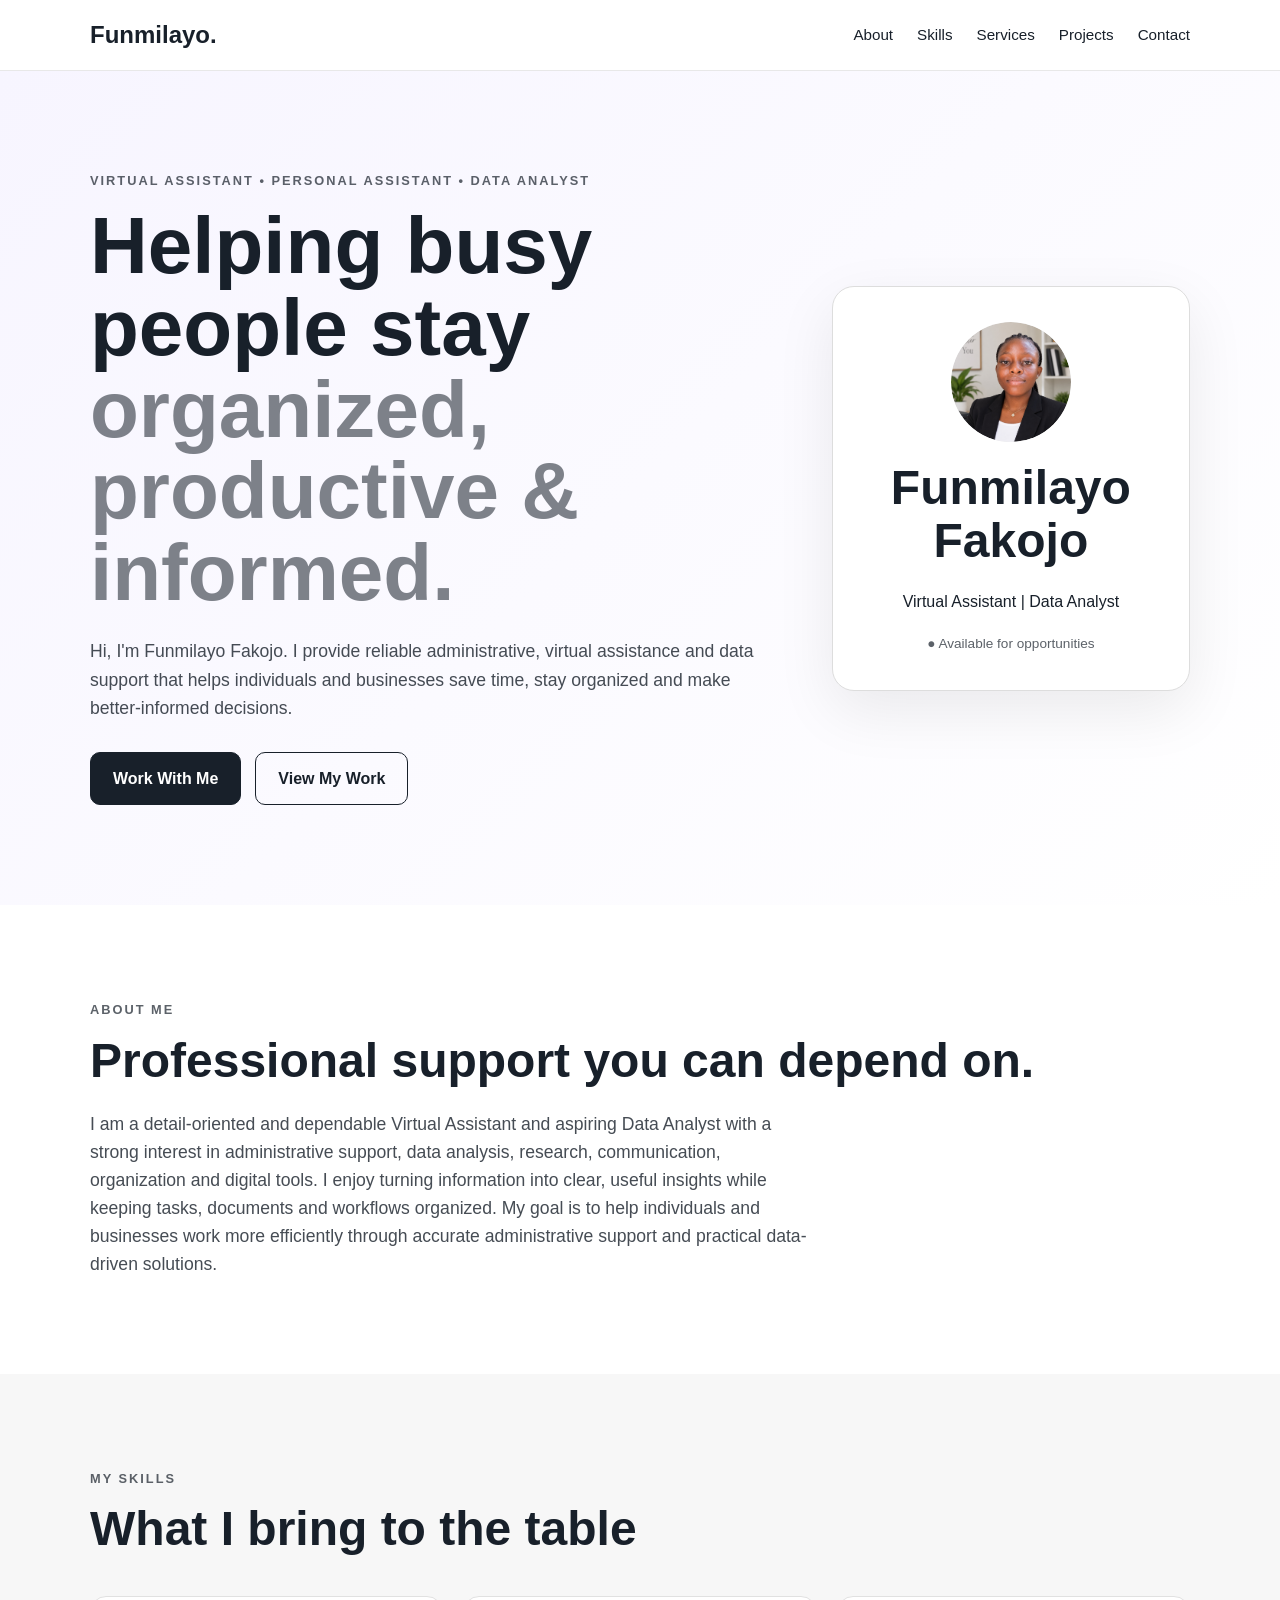
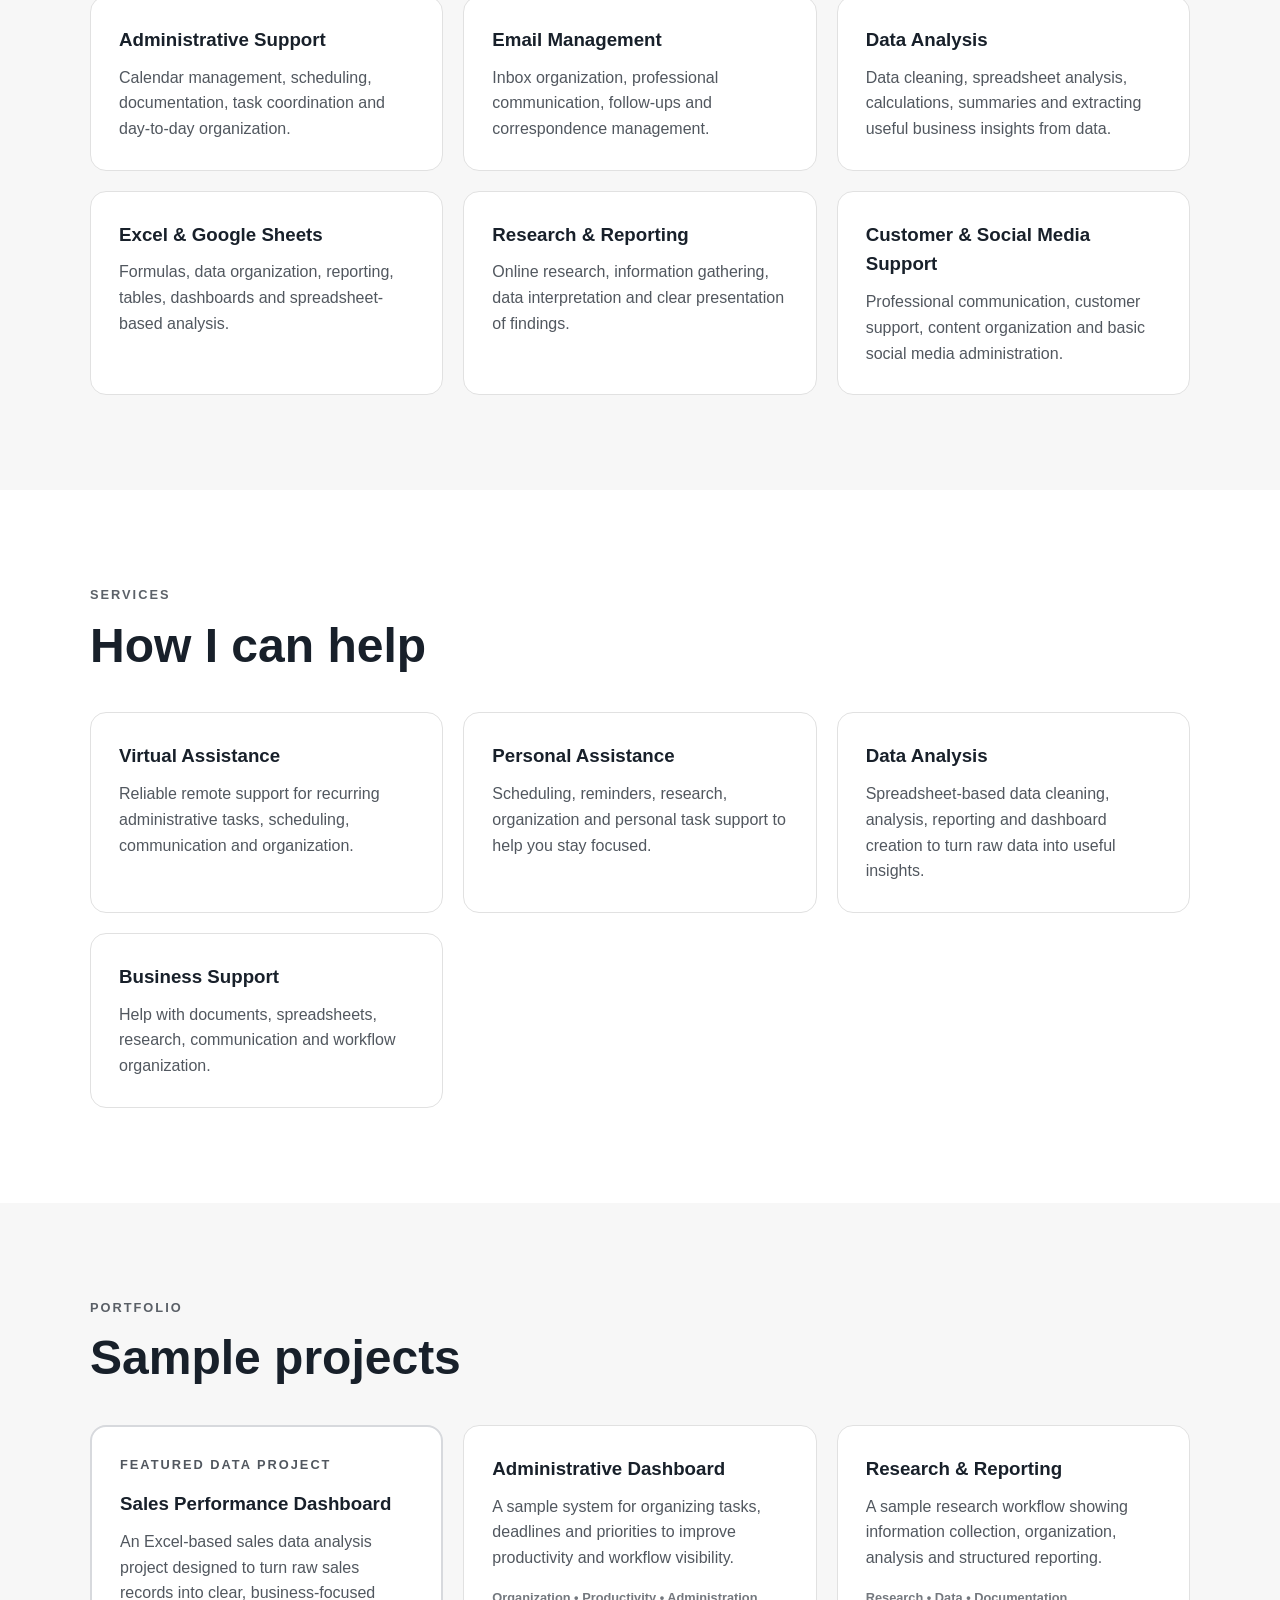
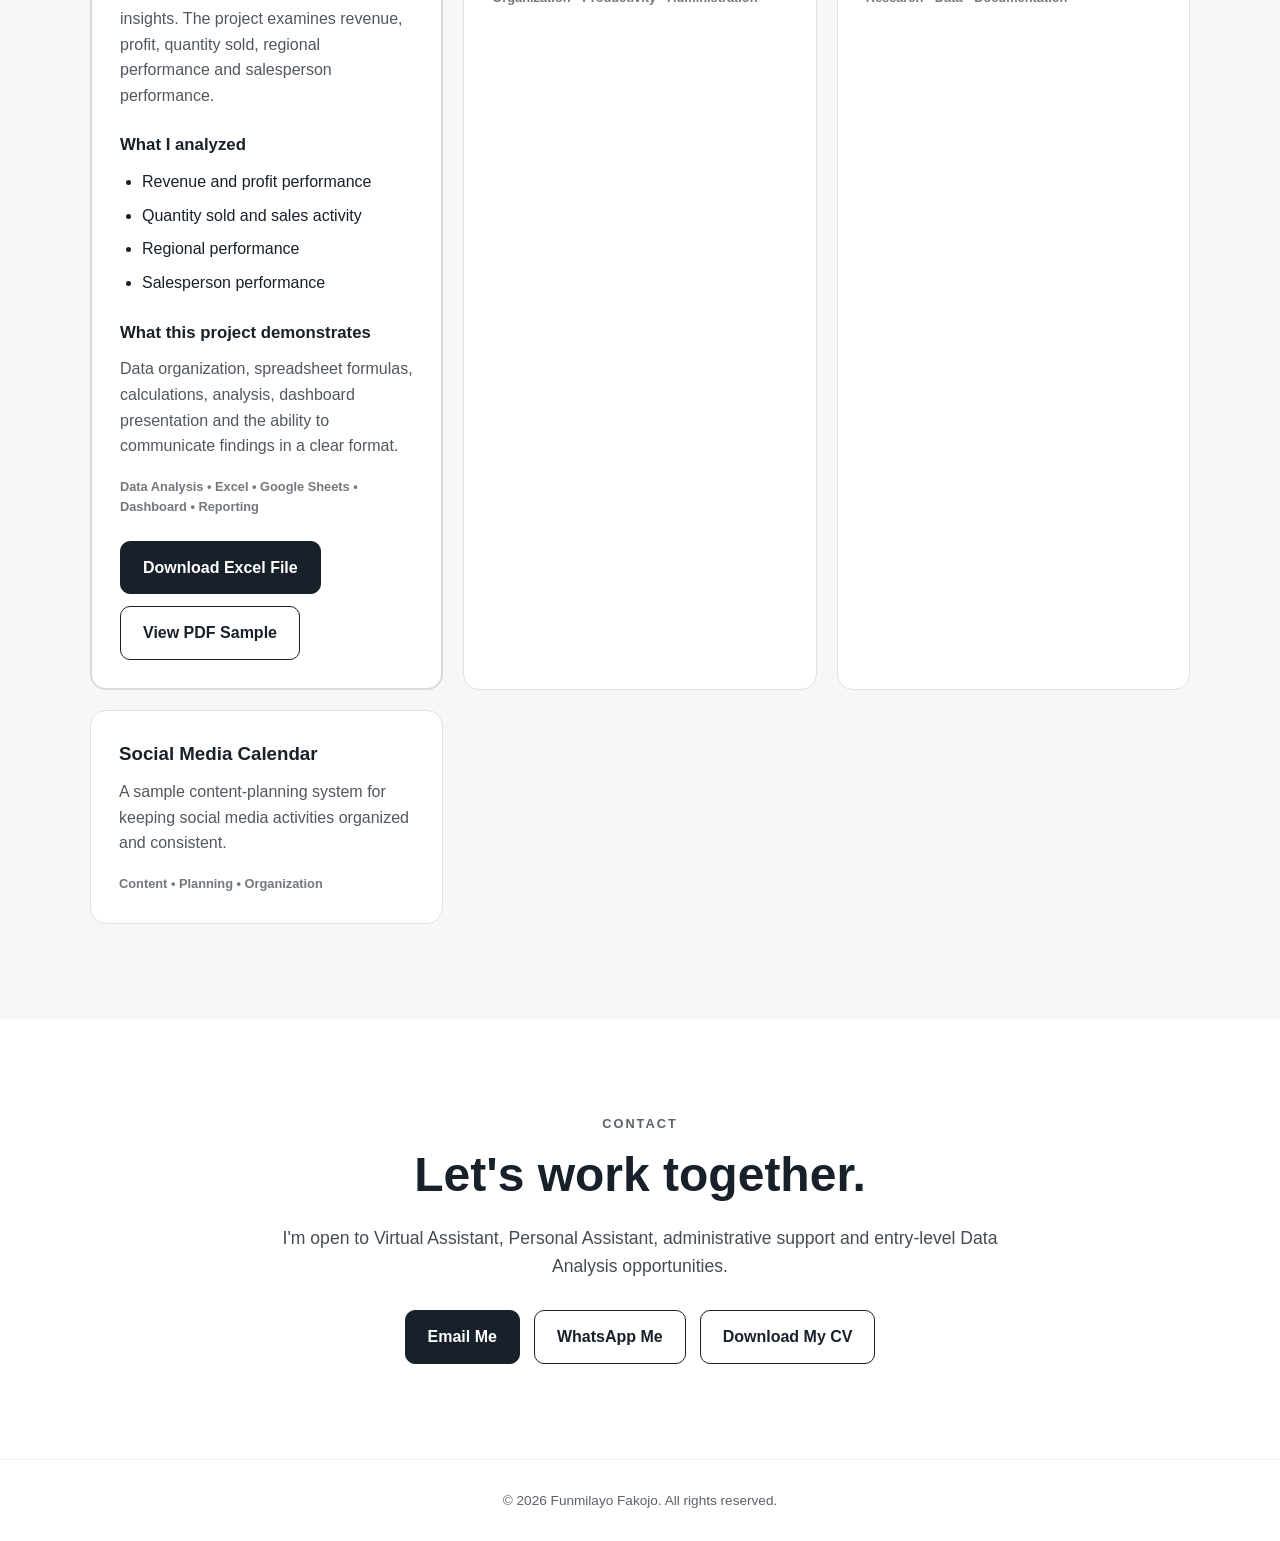
==== index.html @ 5eff6597 "Rename index_step2_featured_data_project.html to index.html" ====
<!DOCTYPE html>
<html lang="en">
<head>
  <meta charset="UTF-8">
  <meta name="viewport" content="width=device-width, initial-scale=1.0">
  <title>Funmilayo Fakojo | Virtual Assistant & Data Analyst</title>
  <meta name="description" content="Funmilayo Fakojo - Virtual Assistant, Personal Assistant and Data Analyst portfolio.">
  <link rel="stylesheet" href="style.css">

<style>
  .menu-toggle {
    display: none;
    border: 1px solid #d7d9dd;
    background: #fff;
    color: #18212b;
    border-radius: 10px;
    padding: 10px 12px;
    font-size: 24px;
    line-height: 1;
    cursor: pointer;
  }

  @media (max-width: 768px) {
    .nav {
      position: relative;
    }

    .menu-toggle {
      display: block;
      margin-left: auto;
    }

    .nav-links {
      display: none;
      position: absolute;
      top: calc(100% + 8px);
      right: 0;
      left: 0;
      z-index: 1000;
      flex-direction: column;
      gap: 0;
      padding: 10px;
      background: #fff;
      border: 1px solid #ddd;
      border-radius: 14px;
      box-shadow: 0 10px 25px rgba(0,0,0,.08);
    }

    .nav-links.open {
      display: flex;
    }

    .nav-links a {
      display: block;
      padding: 14px 16px;
      border-radius: 10px;
    }

    .nav-links a:hover {
      background: #f5f5f5;
    }
  }
</style>


<style>
  .featured-project {
    border: 2px solid #d7d9dd;
  }

  .featured-project h4 {
    margin: 24px 0 10px;
    font-size: 1.05rem;
  }

  .project-list {
    margin: 0;
    padding-left: 22px;
  }

  .project-list li {
    margin-bottom: 8px;
  }

  .project-links {
    display: flex;
    flex-wrap: wrap;
    gap: 12px;
    margin-top: 22px;
  }

  .project-links .btn {
    margin: 0;
  }

  @media (max-width: 600px) {
    .project-links {
      flex-direction: column;
    }

    .project-links .btn {
      width: 100%;
      box-sizing: border-box;
      text-align: center;
    }
  }
</style>

</head>
<body>
  <header>
    <nav class="nav container">
      <a class="logo" href="#home">Funmilayo.</a>
      <button class="menu-toggle" type="button" aria-label="Open navigation menu" aria-expanded="false" aria-controls="site-menu">☰</button>
      <div class="nav-links" id="site-menu">
        <a href="#about">About</a>
        <a href="#skills">Skills</a>
        <a href="#services">Services</a>
        <a href="#projects">Projects</a>
        <a href="#contact">Contact</a>
      </div>
    </nav>
  </header>

  <main>
    <section id="home" class="hero">
      <div class="container hero-content">
        <div>
          <p class="eyebrow">VIRTUAL ASSISTANT • PERSONAL ASSISTANT • DATA ANALYST</p>
          <h1>Helping busy people stay <span>organized, productive & informed.</span></h1>
          <p class="intro">
            Hi, I'm Funmilayo Fakojo. I provide reliable administrative, virtual assistance
            and data support that helps individuals and businesses save time, stay organized
            and make better-informed decisions.
          </p>
          <div class="buttons">
            <a class="btn primary" href="#contact">Work With Me</a>
            <a class="btn secondary" href="#projects">View My Work</a>
          </div>
        </div>

        <div class="hero-card">
          <div class="avatar">
            <img src="profile.jpg" alt="Funmilayo Fakojo professional portrait">
          </div>
          <h2>Funmilayo Fakojo</h2>
          <p>Virtual Assistant | Data Analyst</p>
          <div class="availability">● Available for opportunities</div>
        </div>
      </div>
    </section>

    <section id="about" class="section">
      <div class="container">
        <p class="eyebrow">ABOUT ME</p>
        <h2>Professional support you can depend on.</h2>
        <p class="section-text">
          I am a detail-oriented and dependable Virtual Assistant and aspiring Data Analyst
          with a strong interest in administrative support, data analysis, research,
          communication, organization and digital tools. I enjoy turning information into
          clear, useful insights while keeping tasks, documents and workflows organized.
          My goal is to help individuals and businesses work more efficiently through
          accurate administrative support and practical data-driven solutions.
        </p>
      </div>
    </section>

    <section id="skills" class="section alt">
      <div class="container">
        <p class="eyebrow">MY SKILLS</p>
        <h2>What I bring to the table</h2>
        <div class="grid">
          <div class="card">
            <h3>Administrative Support</h3>
            <p>Calendar management, scheduling, documentation, task coordination and day-to-day organization.</p>
          </div>
          <div class="card">
            <h3>Email Management</h3>
            <p>Inbox organization, professional communication, follow-ups and correspondence management.</p>
          </div>
          <div class="card">
            <h3>Data Analysis</h3>
            <p>Data cleaning, spreadsheet analysis, calculations, summaries and extracting useful business insights from data.</p>
          </div>
          <div class="card">
            <h3>Excel & Google Sheets</h3>
            <p>Formulas, data organization, reporting, tables, dashboards and spreadsheet-based analysis.</p>
          </div>
          <div class="card">
            <h3>Research & Reporting</h3>
            <p>Online research, information gathering, data interpretation and clear presentation of findings.</p>
          </div>
          <div class="card">
            <h3>Customer & Social Media Support</h3>
            <p>Professional communication, customer support, content organization and basic social media administration.</p>
          </div>
        </div>
      </div>
    </section>

    <section id="services" class="section">
      <div class="container">
        <p class="eyebrow">SERVICES</p>
        <h2>How I can help</h2>
        <div class="grid">
          <div class="card">
            <h3>Virtual Assistance</h3>
            <p>Reliable remote support for recurring administrative tasks, scheduling, communication and organization.</p>
          </div>
          <div class="card">
            <h3>Personal Assistance</h3>
            <p>Scheduling, reminders, research, organization and personal task support to help you stay focused.</p>
          </div>
          <div class="card">
            <h3>Data Analysis</h3>
            <p>Spreadsheet-based data cleaning, analysis, reporting and dashboard creation to turn raw data into useful insights.</p>
          </div>
          <div class="card">
            <h3>Business Support</h3>
            <p>Help with documents, spreadsheets, research, communication and workflow organization.</p>
          </div>
        </div>
      </div>
    </section>

    <section id="projects" class="section alt">
      <div class="container">
        <p class="eyebrow">PORTFOLIO</p>
        <h2>Sample projects</h2>
        <div class="grid">

          <div class="card project featured-project">
            <p class="eyebrow">FEATURED DATA PROJECT</p>
            <h3>Sales Performance Dashboard</h3>
            <p>
              An Excel-based sales data analysis project designed to turn raw sales records
              into clear, business-focused insights. The project examines revenue, profit,
              quantity sold, regional performance and salesperson performance.
            </p>

            <h4>What I analyzed</h4>
            <ul class="project-list">
              <li>Revenue and profit performance</li>
              <li>Quantity sold and sales activity</li>
              <li>Regional performance</li>
              <li>Salesperson performance</li>
            </ul>

            <h4>What this project demonstrates</h4>
            <p>
              Data organization, spreadsheet formulas, calculations, analysis, dashboard
              presentation and the ability to communicate findings in a clear format.
            </p>

            <span>Data Analysis • Excel • Google Sheets • Dashboard • Reporting</span>

            <div class="project-links">
              <a class="btn primary" href="Spreadsheet_Data_Analysis_Project(1).xlsx" download>Download Excel File</a>
              <a class="btn secondary" href="Spreadsheet_Data_Analysis_Project.pdf" target="_blank" rel="noopener">View PDF Sample</a>
            </div>
          </div>

          <div class="card project">
            <h3>Administrative Dashboard</h3>
            <p>A sample system for organizing tasks, deadlines and priorities to improve productivity and workflow visibility.</p>
            <span>Organization • Productivity • Administration</span>
          </div>

          <div class="card project">
            <h3>Research & Reporting</h3>
            <p>A sample research workflow showing information collection, organization, analysis and structured reporting.</p>
            <span>Research • Data • Documentation</span>
          </div>

          <div class="card project">
            <h3>Social Media Calendar</h3>
            <p>A sample content-planning system for keeping social media activities organized and consistent.</p>
            <span>Content • Planning • Organization</span>
          </div>

        </div>
      </div>
    </section>

    <section id="contact" class="section contact">
      <div class="container">
        <p class="eyebrow">CONTACT</p>
        <h2>Let's work together.</h2>
        <p class="section-text">
          I'm open to Virtual Assistant, Personal Assistant, administrative support and
          entry-level Data Analysis opportunities.
        </p>

        <div class="contact-links">
          <a class="btn primary" href="mailto:fakojofunmilayo@gmail.com">Email Me</a>

          <a class="btn secondary" href="https://wa.me/2347043634557" target="_blank" rel="noopener">
            WhatsApp Me
          </a>

          <a class="btn secondary" href="Funmi%27s%20Resume.pdf" download>
            Download My CV
          </a>
        </div>
      </div>
    </section>
  </main>

  <footer>
    <p>© 2026 Funmilayo Fakojo. All rights reserved.</p>
  </footer>

<script>
  const menuToggle = document.querySelector('.menu-toggle');
  const siteMenu = document.querySelector('#site-menu');

  menuToggle.addEventListener('click', () => {
    const isOpen = siteMenu.classList.toggle('open');
    menuToggle.setAttribute('aria-expanded', isOpen);
    menuToggle.setAttribute('aria-label', isOpen ? 'Close navigation menu' : 'Open navigation menu');
    menuToggle.textContent = isOpen ? '×' : '☰';
  });

  siteMenu.querySelectorAll('a').forEach(link => {
    link.addEventListener('click', () => {
      siteMenu.classList.remove('open');
      menuToggle.setAttribute('aria-expanded', 'false');
      menuToggle.setAttribute('aria-label', 'Open navigation menu');
      menuToggle.textContent = '☰';
    });
  });
</script>

</body>
</html>
---- style.css ----
* { box-sizing: border-box; margin: 0; padding: 0; }
html { scroll-behavior: smooth; }
body { font-family: Arial, Helvetica, sans-serif; line-height: 1.6; color: #18202a; background: #ffffff; }
a { color: inherit; text-decoration: none; }
.container { width: min(1100px, 90%); margin: auto; }
header { position: sticky; top: 0; z-index: 10; background: rgba(255,255,255,.95); border-bottom: 1px solid #e8e8e8; }
.nav { min-height: 70px; display: flex; align-items: center; justify-content: space-between; gap: 25px; }
.logo { font-size: 1.5rem; font-weight: 800; }
.nav-links { display: flex; gap: 24px; font-size: .95rem; }
.nav-links a:hover { opacity: .65; }
.hero { padding: 100px 0; background: linear-gradient(135deg, #f7f5ff, #ffffff); }
.hero-content { display: grid; grid-template-columns: 1.5fr .8fr; align-items: center; gap: 70px; }
.eyebrow { font-size: .8rem; font-weight: 800; letter-spacing: 2px; margin-bottom: 14px; opacity: .7; }
h1 { font-size: clamp(2.5rem, 7vw, 5rem); line-height: 1.02; max-width: 850px; margin-bottom: 24px; }
h1 span { opacity: .55; }
h2 { font-size: clamp(2rem, 4vw, 3rem); line-height: 1.1; margin-bottom: 22px; }
h3 { margin-bottom: 10px; }
.intro, .section-text { max-width: 720px; font-size: 1.1rem; opacity: .8; }
.buttons, .contact-links { display: flex; gap: 14px; flex-wrap: wrap; margin-top: 30px; }
.btn { display: inline-block; padding: 13px 22px; border-radius: 10px; font-weight: 700; border: 1px solid #18202a; }
.btn.primary { background: #18202a; color: #fff; }
.btn.secondary { background: transparent; }
.hero-card { padding: 35px; border: 1px solid #ddd; border-radius: 22px; background: #fff; text-align: center; box-shadow: 0 20px 60px rgba(0,0,0,.08); }
.avatar { width: 120px; height: 120px; border-radius: 50%; overflow: hidden; display: block; margin: 0 auto 20px; background: #eee; font-size: 2rem; font-weight: 800; position: relative; }
.avatar img { width: 120px !important; height: 120px !important; max-width: 120px !important; max-height: 120px !important; object-fit: cover; object-position: center 20%; display: block; border-radius: 50%; }
.availability { margin-top: 18px; font-size: .85rem; opacity: .7; }
.section { padding: 95px 0; }
.alt { background: #f7f7f7; }
.grid { display: grid; grid-template-columns: repeat(3, 1fr); gap: 20px; margin-top: 40px; }
.card { background: #fff; border: 1px solid #e1e1e1; border-radius: 16px; padding: 28px; }
.alt .card { background: #fff; }
.card p { opacity: .75; }
.project span { display: inline-block; margin-top: 18px; font-size: .8rem; font-weight: 700; opacity: .6; }
.contact { text-align: center; }
.contact .section-text { margin: auto; }
.contact-links { justify-content: center; }
.small { margin-top: 20px; font-size: .8rem; opacity: .55; }
footer { padding: 30px 0; text-align: center; border-top: 1px solid #eee; font-size: .85rem; opacity: .7; }
@media (max-width: 800px) {
  .nav-links { display: none; }
  .hero { padding: 70px 0; }
  .hero-content { grid-template-columns: 1fr; gap: 40px; }
  .grid { grid-template-columns: 1fr; }
}
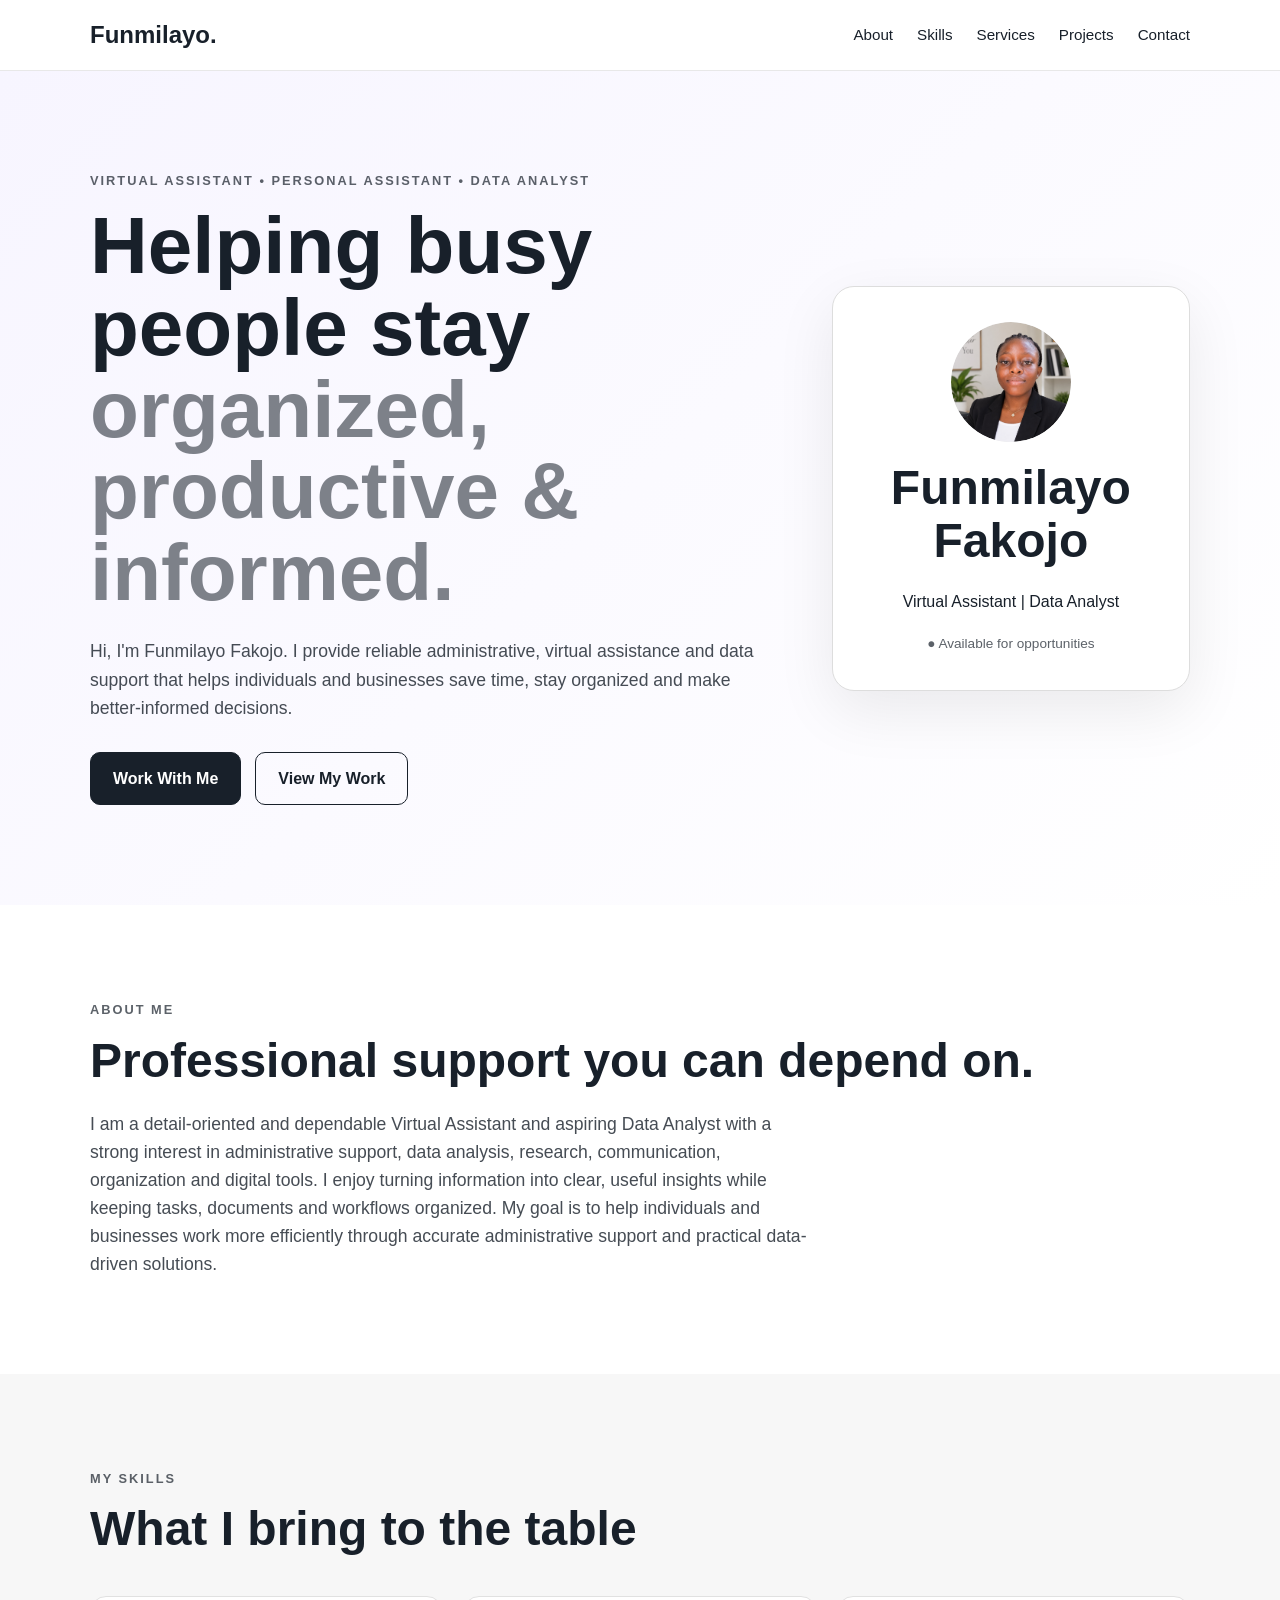
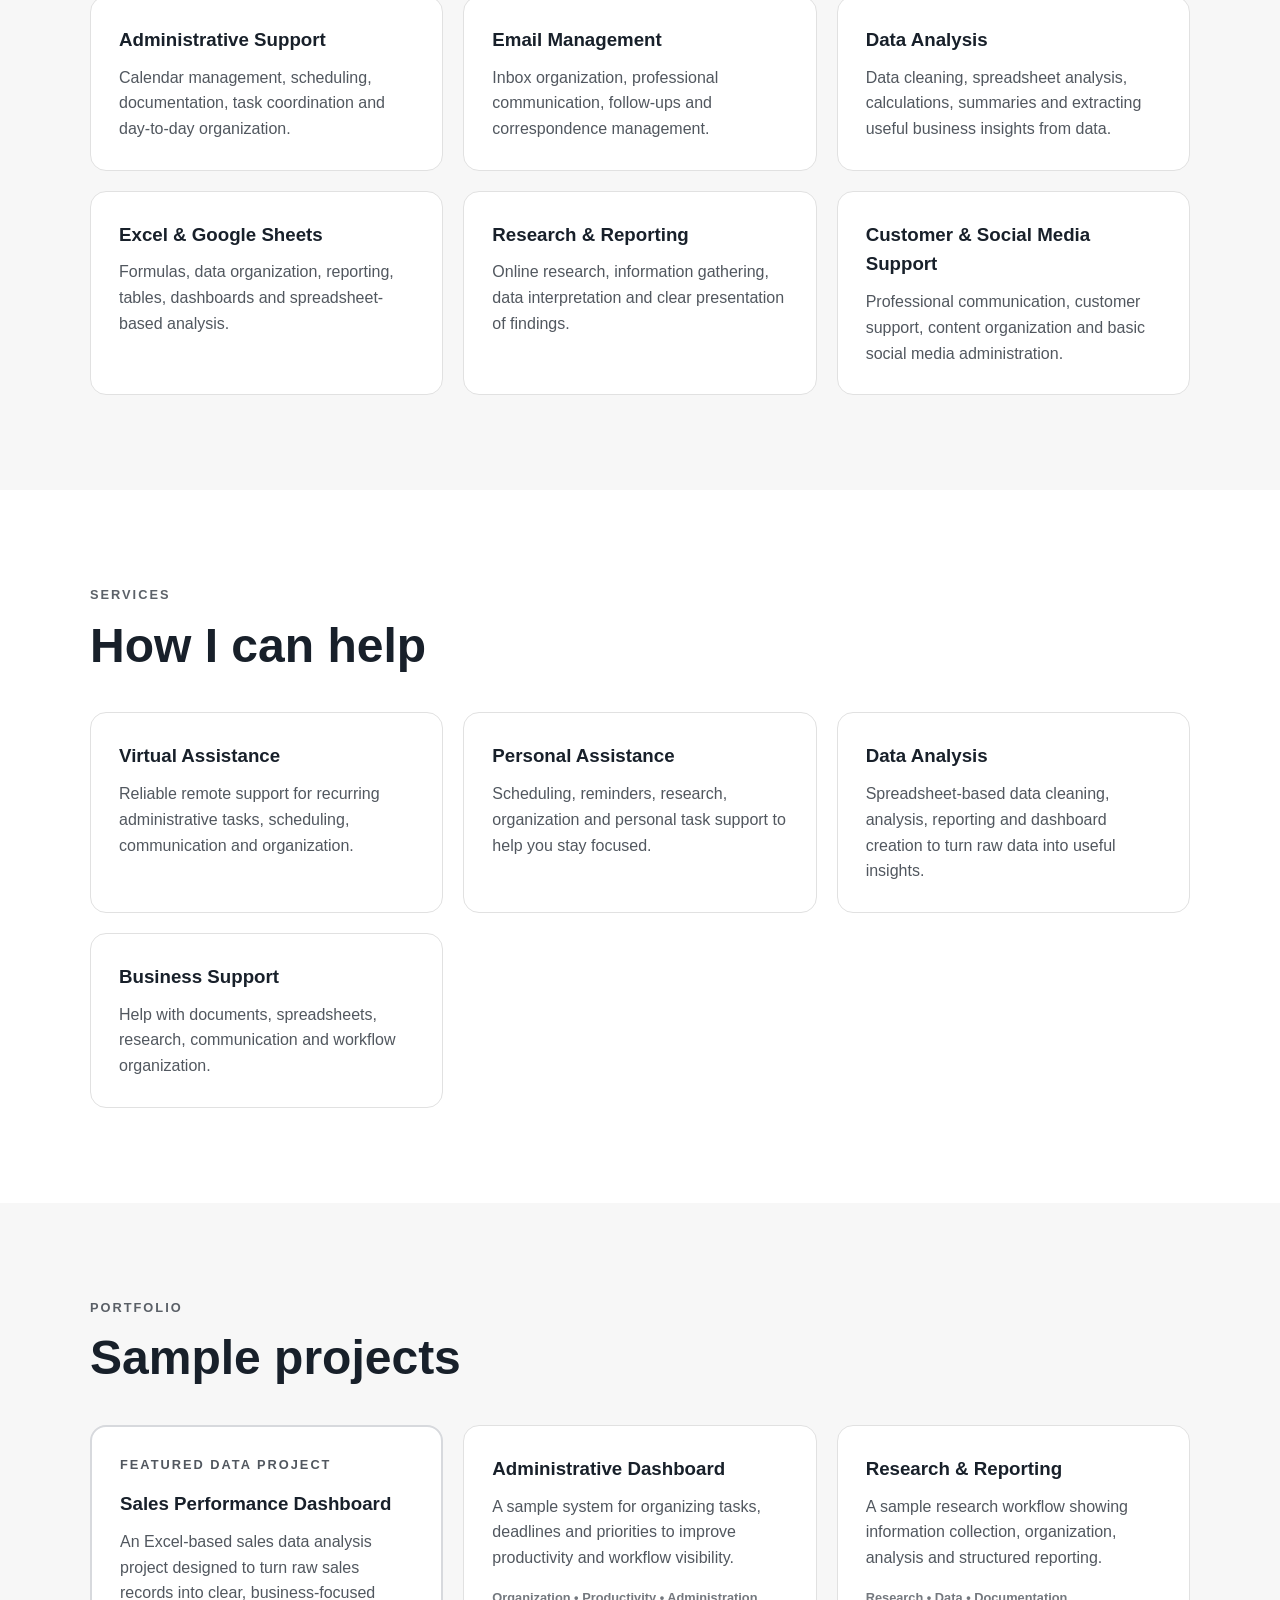
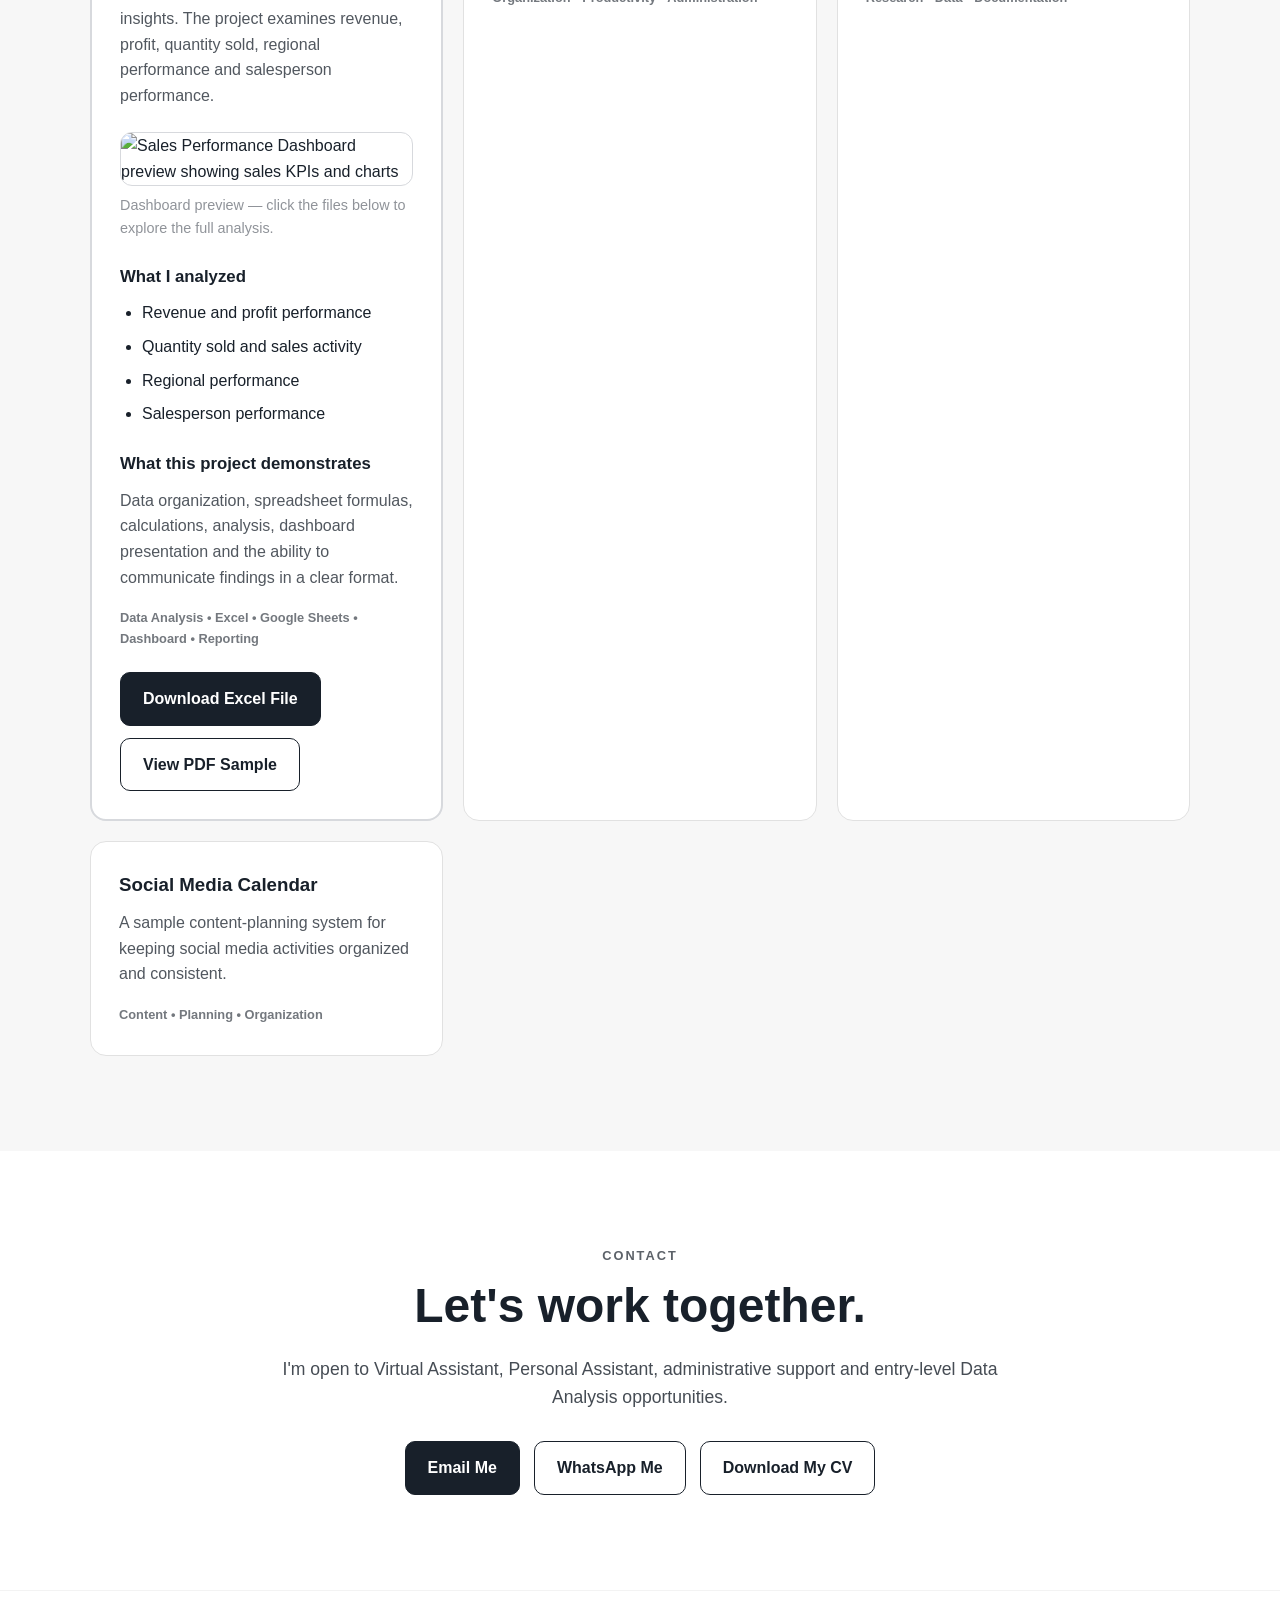
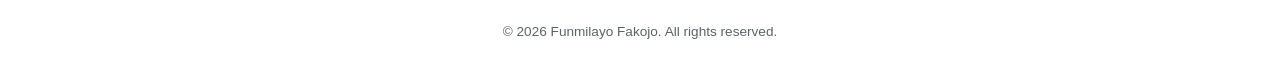
==== commit ec99e179: "Rename index_step3_dashboard_preview.html to index.html" ====
--- a/index.html
+++ b/index.html
@@ -106,6 +106,27 @@
   }
 </style>
 
+
+<style>
+  .dashboard-preview {
+    margin: 24px 0;
+  }
+
+  .dashboard-preview img {
+    display: block;
+    width: 100%;
+    height: auto;
+    border: 1px solid #d7d9dd;
+    border-radius: 12px;
+  }
+
+  .dashboard-preview p {
+    margin: 8px 0 0;
+    font-size: 0.9rem;
+    color: #6b7078;
+  }
+</style>
+
 </head>
 <body>
   <header>
@@ -238,6 +259,11 @@
               quantity sold, regional performance and salesperson performance.
             </p>
 
+            <div class="dashboard-preview">
+              <img src="dashboard_preview.png" alt="Sales Performance Dashboard preview showing sales KPIs and charts">
+              <p>Dashboard preview — click the files below to explore the full analysis.</p>
+            </div>
+
             <h4>What I analyzed</h4>
             <ul class="project-list">
               <li>Revenue and profit performance</li>
@@ -255,7 +281,7 @@
             <span>Data Analysis • Excel • Google Sheets • Dashboard • Reporting</span>
 
             <div class="project-links">
-              <a class="btn primary" href="Spreadsheet_Data_Analysis_Project(1).xlsx" download>Download Excel File</a>
+              <a class="btn primary" href="Spreadsheet_Data_Analysis_Project_Updated.xlsx" download>Download Excel File</a>
               <a class="btn secondary" href="Spreadsheet_Data_Analysis_Project.pdf" target="_blank" rel="noopener">View PDF Sample</a>
             </div>
           </div>
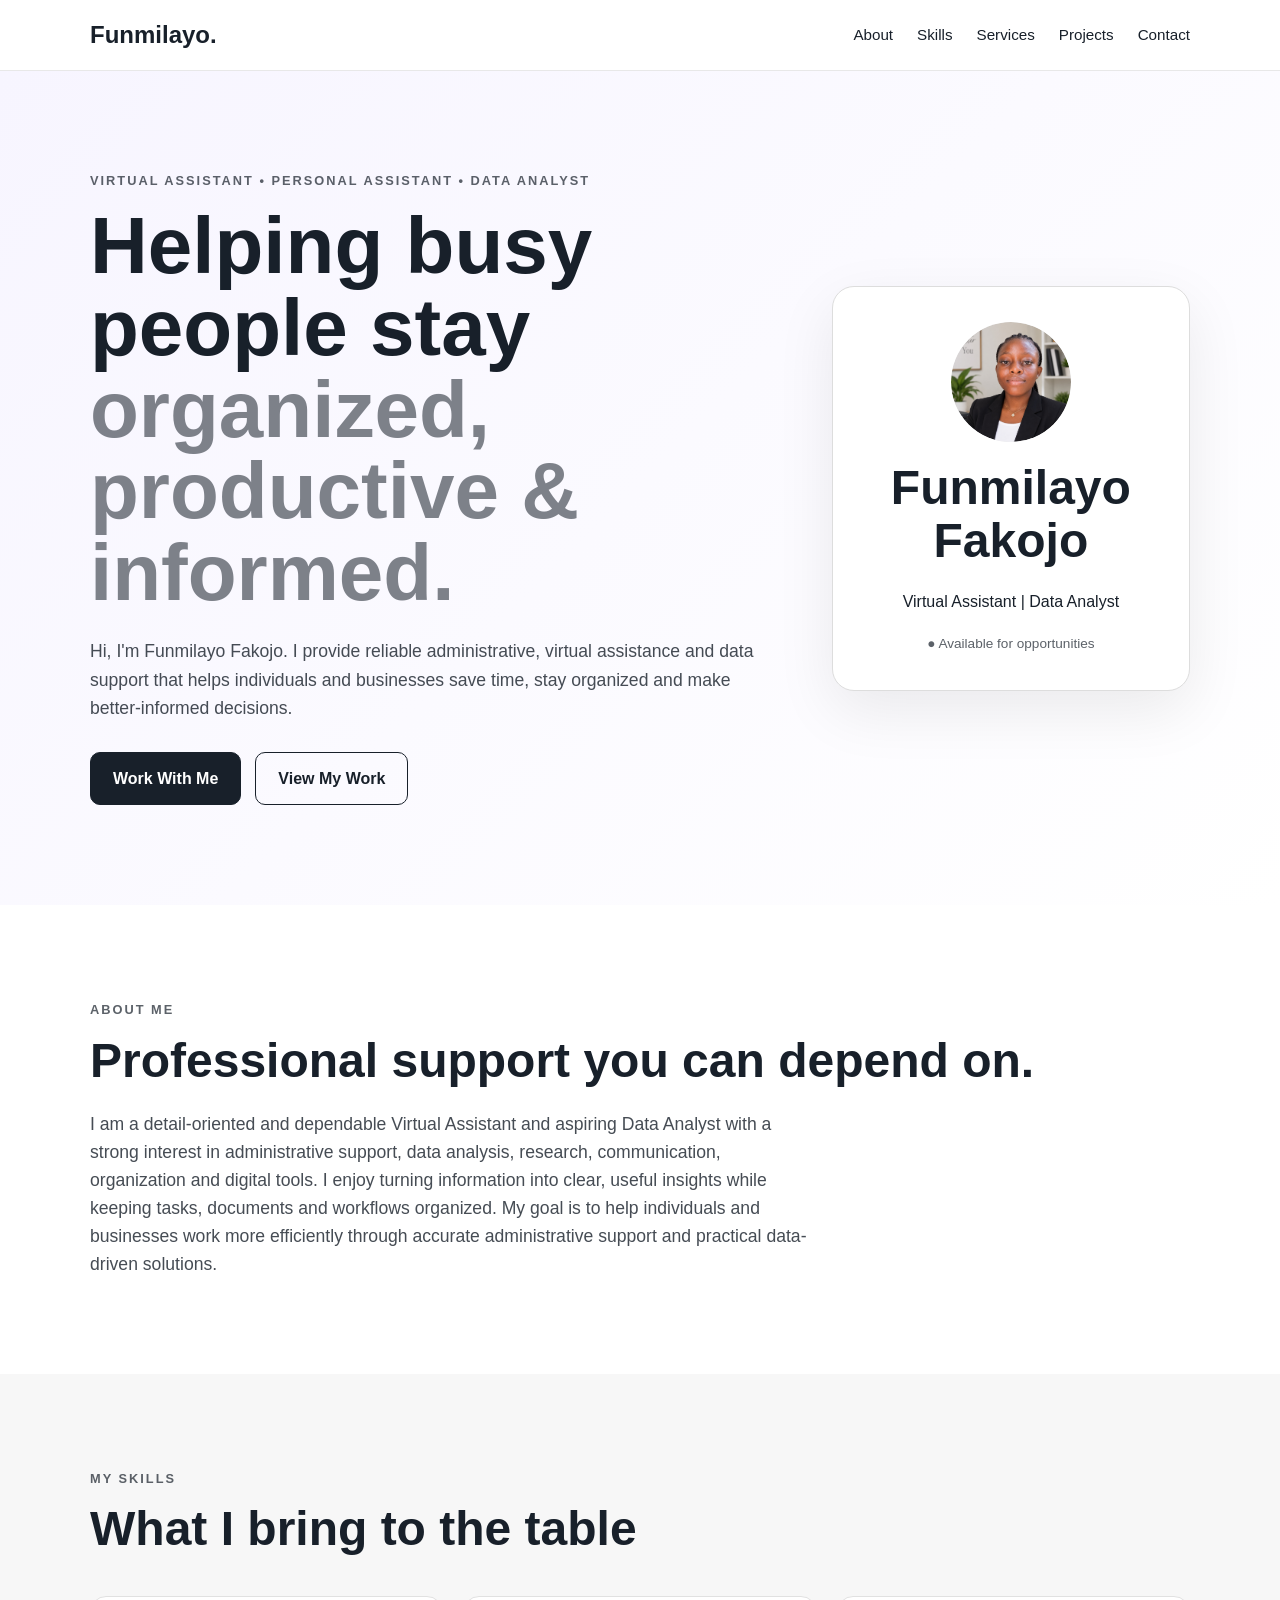
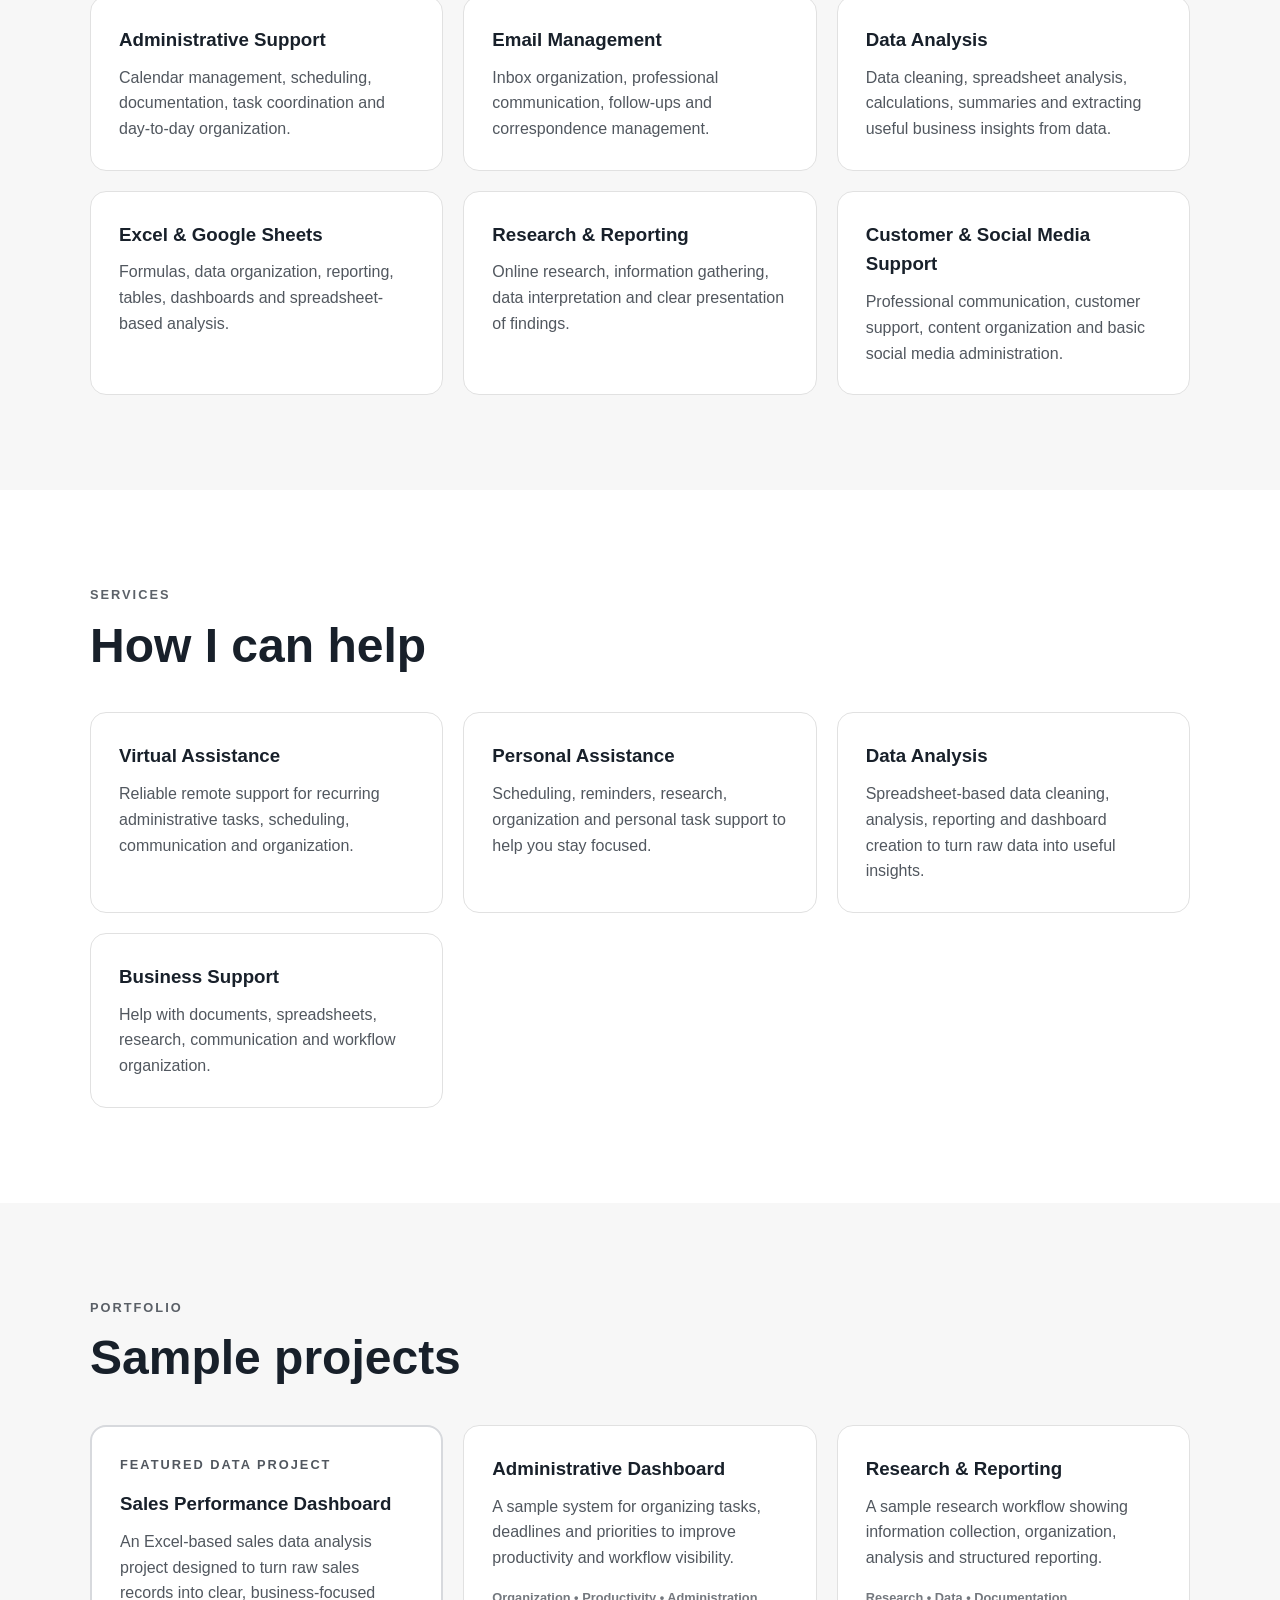
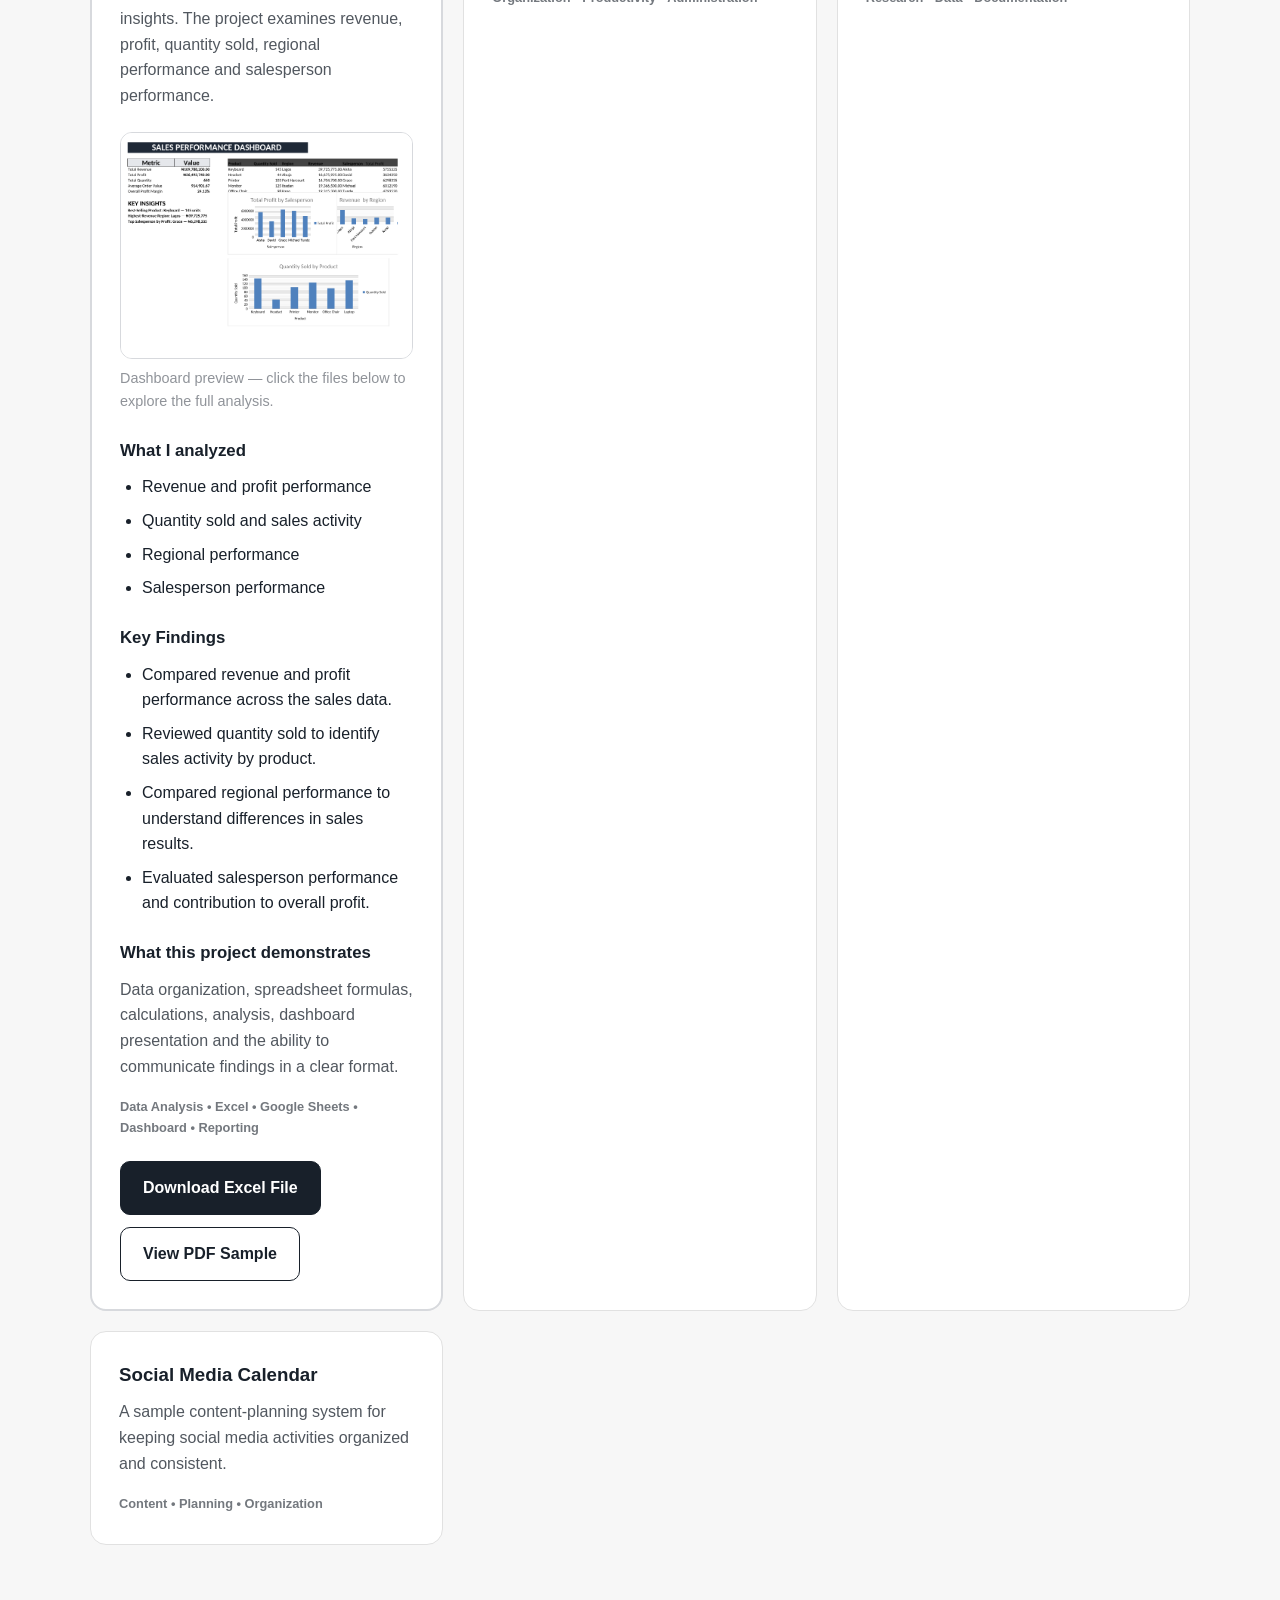
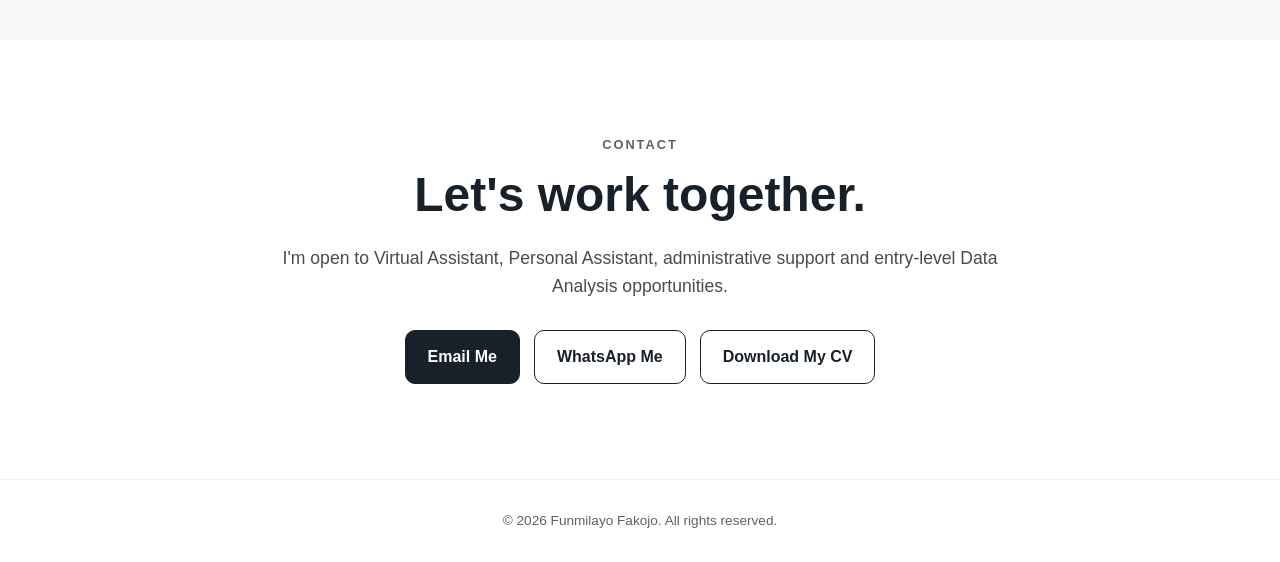
==== commit ab444270: "Rename index_updated_step3.html to index.html" ====
--- a/index.html
+++ b/index.html
@@ -272,6 +272,14 @@
               <li>Salesperson performance</li>
             </ul>
 
+            <h4>Key Findings</h4>
+            <ul class="project-list">
+              <li>Compared revenue and profit performance across the sales data.</li>
+              <li>Reviewed quantity sold to identify sales activity by product.</li>
+              <li>Compared regional performance to understand differences in sales results.</li>
+              <li>Evaluated salesperson performance and contribution to overall profit.</li>
+            </ul>
+
             <h4>What this project demonstrates</h4>
             <p>
               Data organization, spreadsheet formulas, calculations, analysis, dashboard
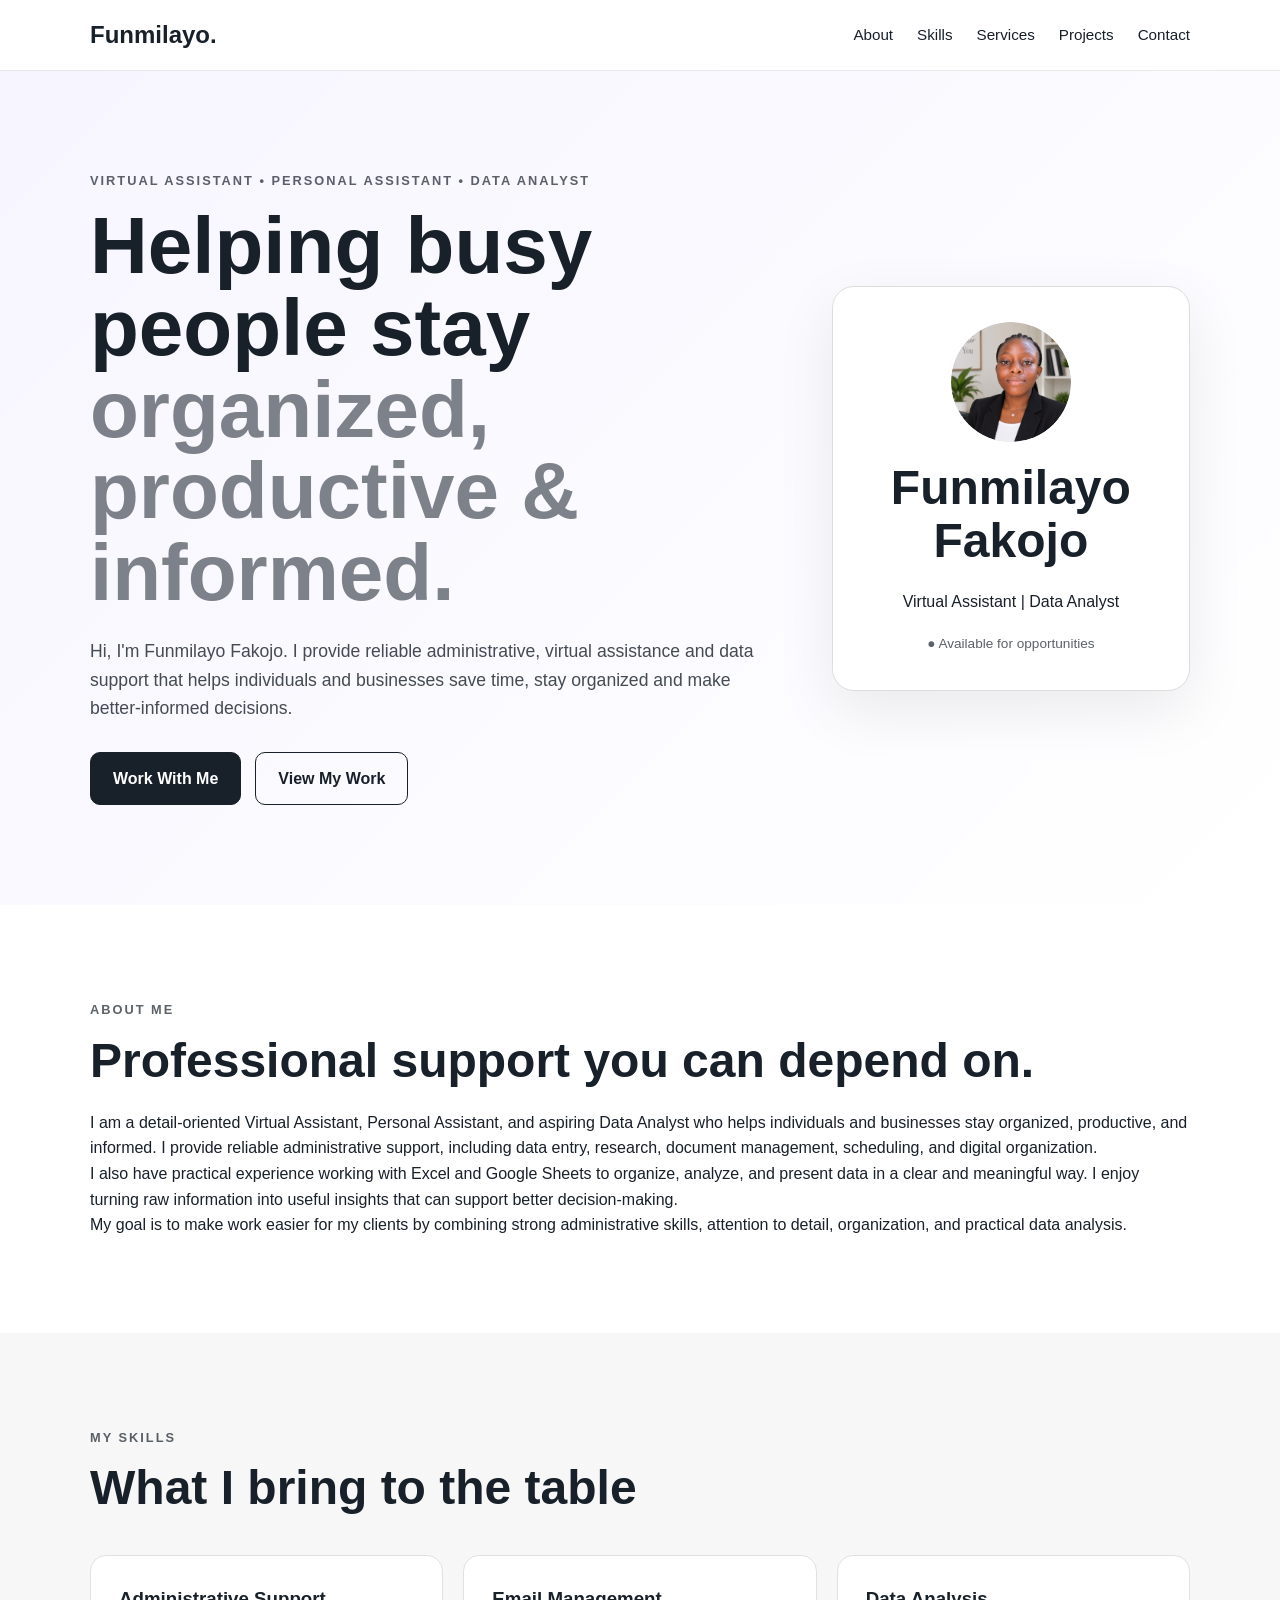
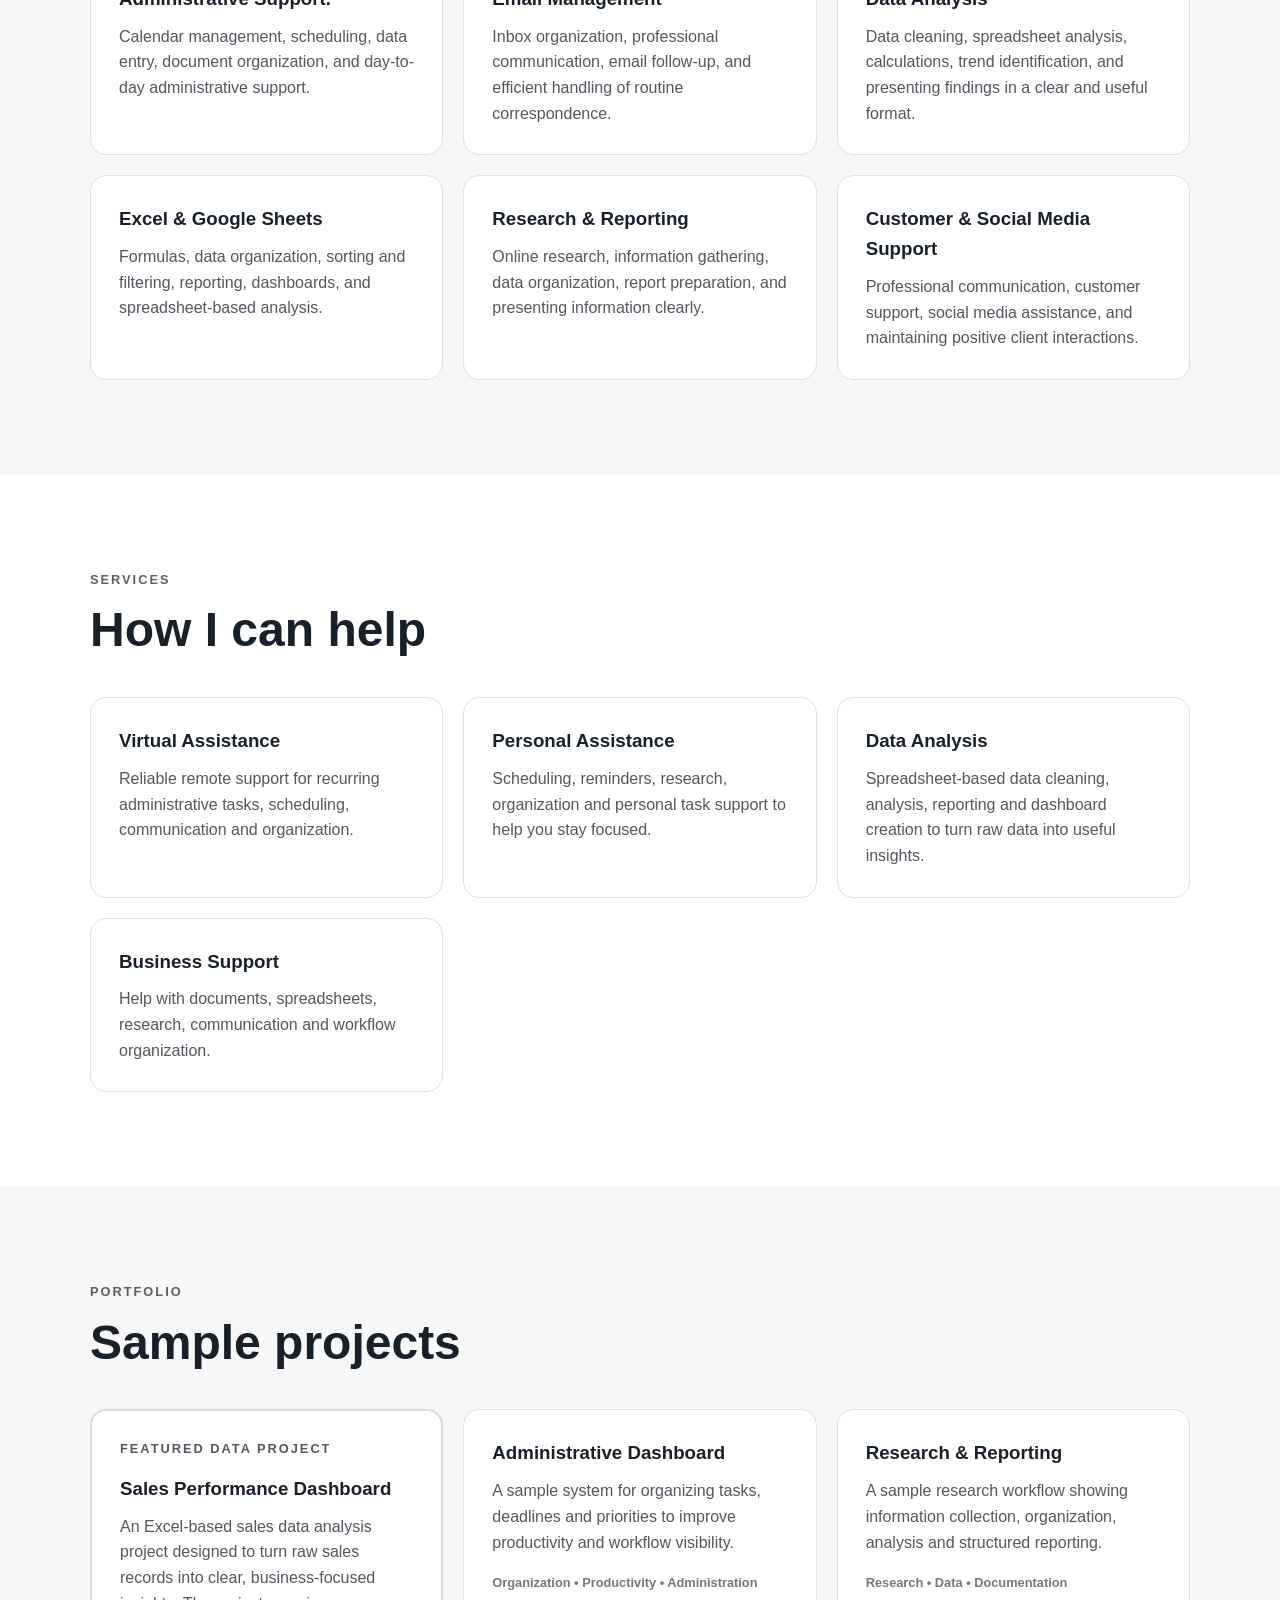
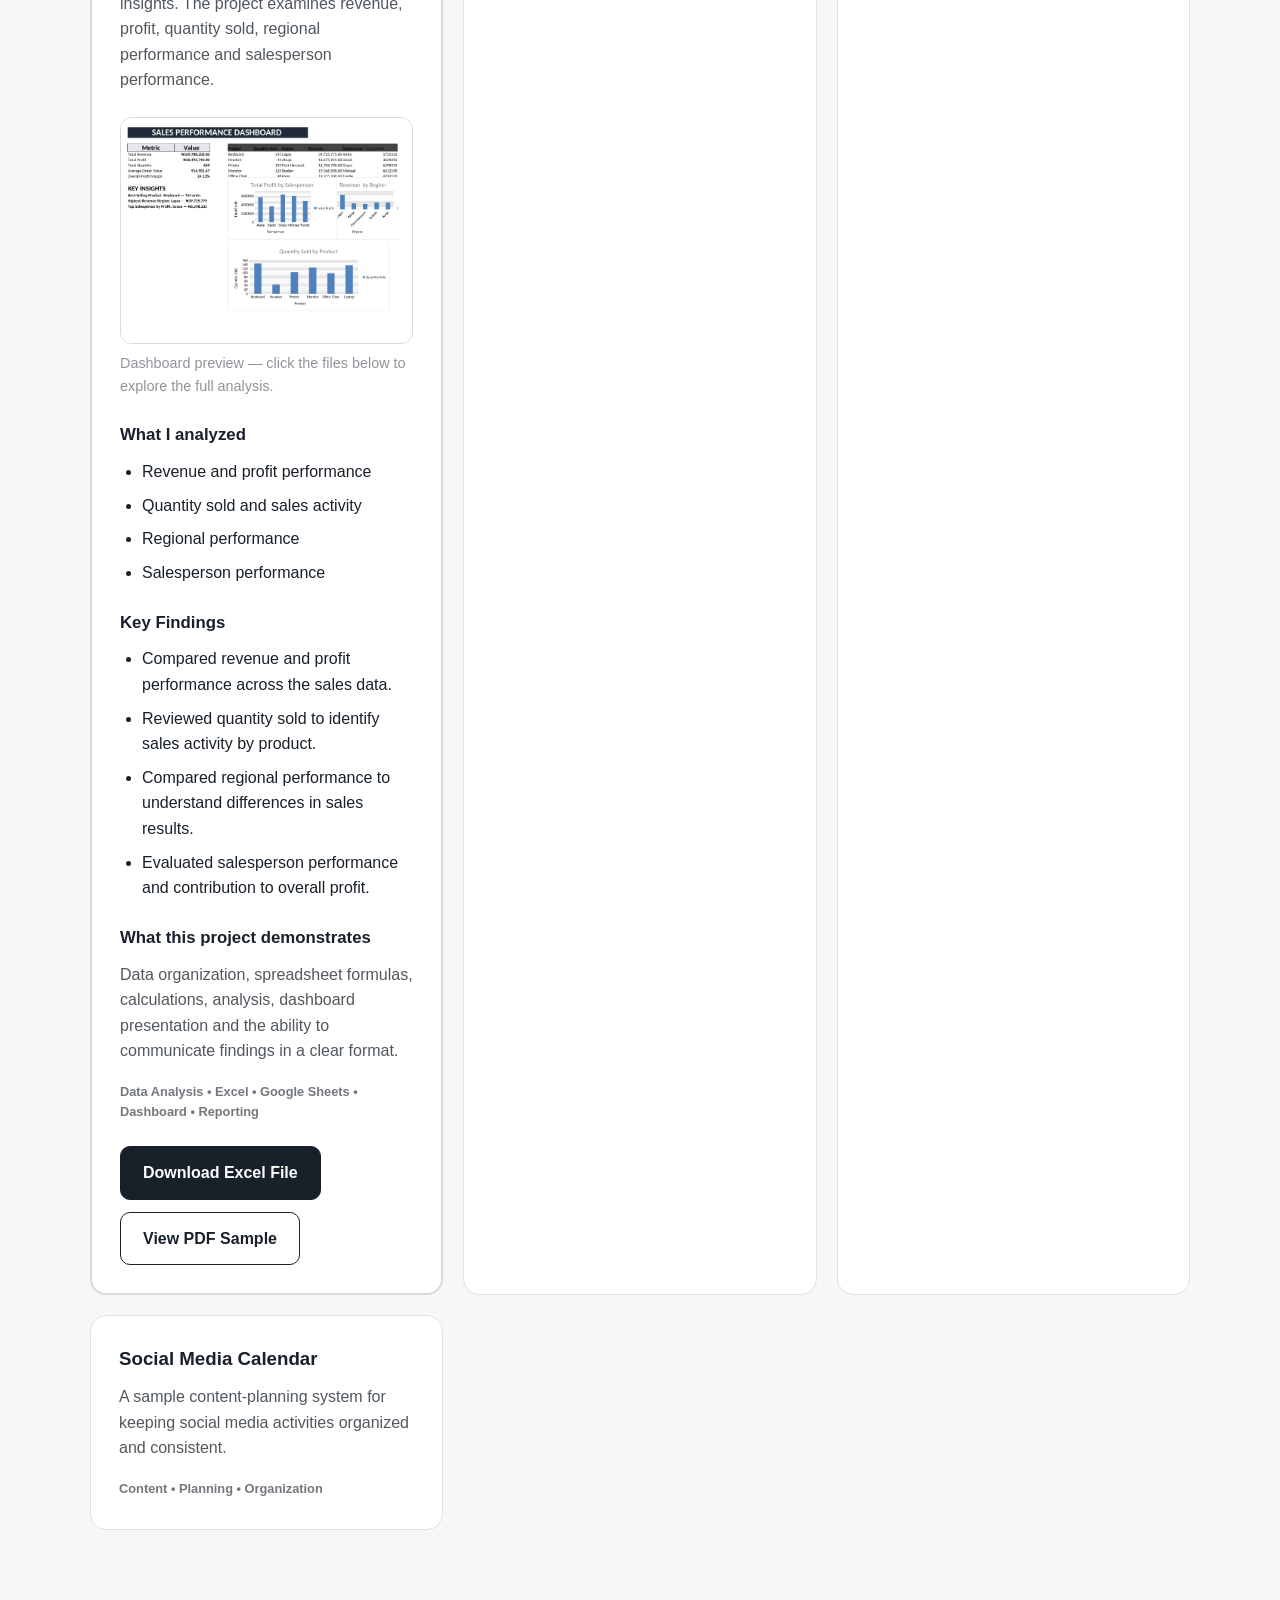
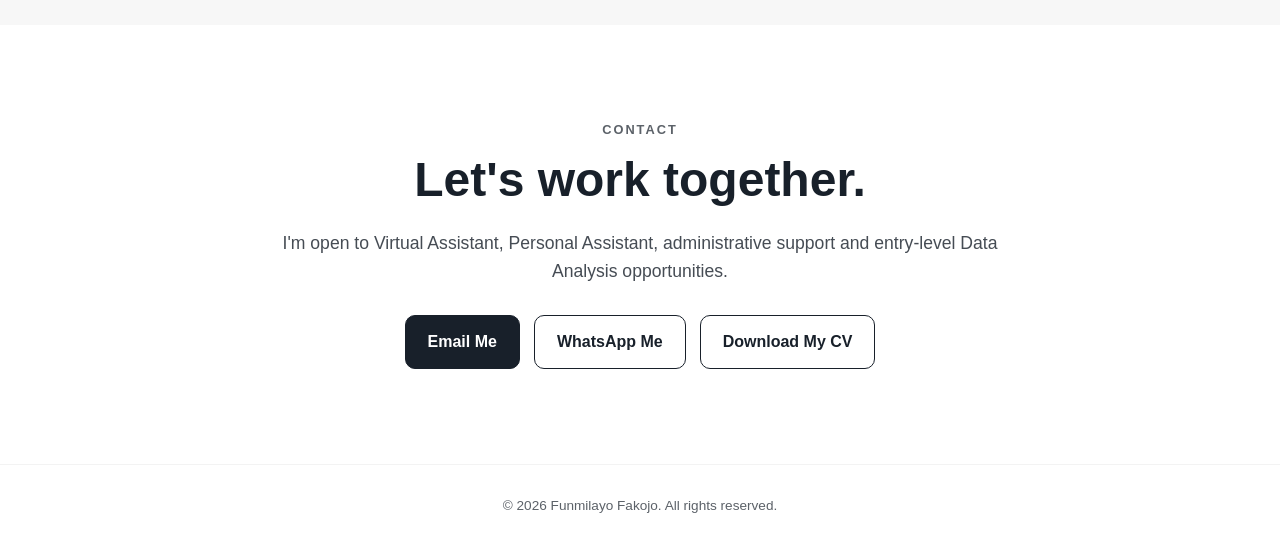
==== commit 1c3c405b: "Update index.html" ====
--- a/index.html
+++ b/index.html
@@ -176,12 +176,17 @@
         <p class="eyebrow">ABOUT ME</p>
         <h2>Professional support you can depend on.</h2>
         <p class="section-text">
-          I am a detail-oriented and dependable Virtual Assistant and aspiring Data Analyst
-          with a strong interest in administrative support, data analysis, research,
-          communication, organization and digital tools. I enjoy turning information into
-          clear, useful insights while keeping tasks, documents and workflows organized.
-          My goal is to help individuals and businesses work more efficiently through
-          accurate administrative support and practical data-driven solutions.
+          <p>
+  I am a detail-oriented Virtual Assistant, Personal Assistant, and aspiring Data Analyst who helps individuals and businesses stay organized, productive, and informed. I provide reliable administrative support, including data entry, research, document management, scheduling, and digital organization.
+</p>
+
+<p>
+  I also have practical experience working with Excel and Google Sheets to organize, analyze, and present data in a clear and meaningful way. I enjoy turning raw information into useful insights that can support better decision-making.
+</p>
+
+<p>
+  My goal is to make work easier for my clients by combining strong administrative skills, attention to detail, organization, and practical data analysis.
+</p>
         </p>
       </div>
     </section>
@@ -192,28 +197,28 @@
         <h2>What I bring to the table</h2>
         <div class="grid">
           <div class="card">
-            <h3>Administrative Support</h3>
-            <p>Calendar management, scheduling, documentation, task coordination and day-to-day organization.</p>
+            <h3>Administrative Support.</h3>
+            <p>Calendar management, scheduling, data entry, document organization, and day-to-day administrative support.</p>
           </div>
           <div class="card">
             <h3>Email Management</h3>
-            <p>Inbox organization, professional communication, follow-ups and correspondence management.</p>
+            <p>Inbox organization, professional communication, email follow-up, and efficient handling of routine correspondence.</p>
           </div>
           <div class="card">
             <h3>Data Analysis</h3>
-            <p>Data cleaning, spreadsheet analysis, calculations, summaries and extracting useful business insights from data.</p>
+            <p>Data cleaning, spreadsheet analysis, calculations, trend identification, and presenting findings in a clear and useful format.</p>
           </div>
           <div class="card">
             <h3>Excel & Google Sheets</h3>
-            <p>Formulas, data organization, reporting, tables, dashboards and spreadsheet-based analysis.</p>
+            <p>Formulas, data organization, sorting and filtering, reporting, dashboards, and spreadsheet-based analysis.</p>
           </div>
           <div class="card">
             <h3>Research & Reporting</h3>
-            <p>Online research, information gathering, data interpretation and clear presentation of findings.</p>
+            <p>Online research, information gathering, data organization, report preparation, and presenting information clearly.</p>
           </div>
           <div class="card">
             <h3>Customer & Social Media Support</h3>
-            <p>Professional communication, customer support, content organization and basic social media administration.</p>
+            <p>Professional communication, customer support, social media assistance, and maintaining positive client interactions.</p>
           </div>
         </div>
       </div>
@@ -289,7 +294,7 @@
             <span>Data Analysis • Excel • Google Sheets • Dashboard • Reporting</span>
 
             <div class="project-links">
-              <a class="btn primary" href="Spreadsheet_Data_Analysis_Project_Updated.xlsx" download>Download Excel File</a>
+              <a class="btn primary" href="Spreadsheet_Data_Analysis_Project.xlsx" download>Download Excel File</a>
               <a class="btn secondary" href="Spreadsheet_Data_Analysis_Project.pdf" target="_blank" rel="noopener">View PDF Sample</a>
             </div>
           </div>
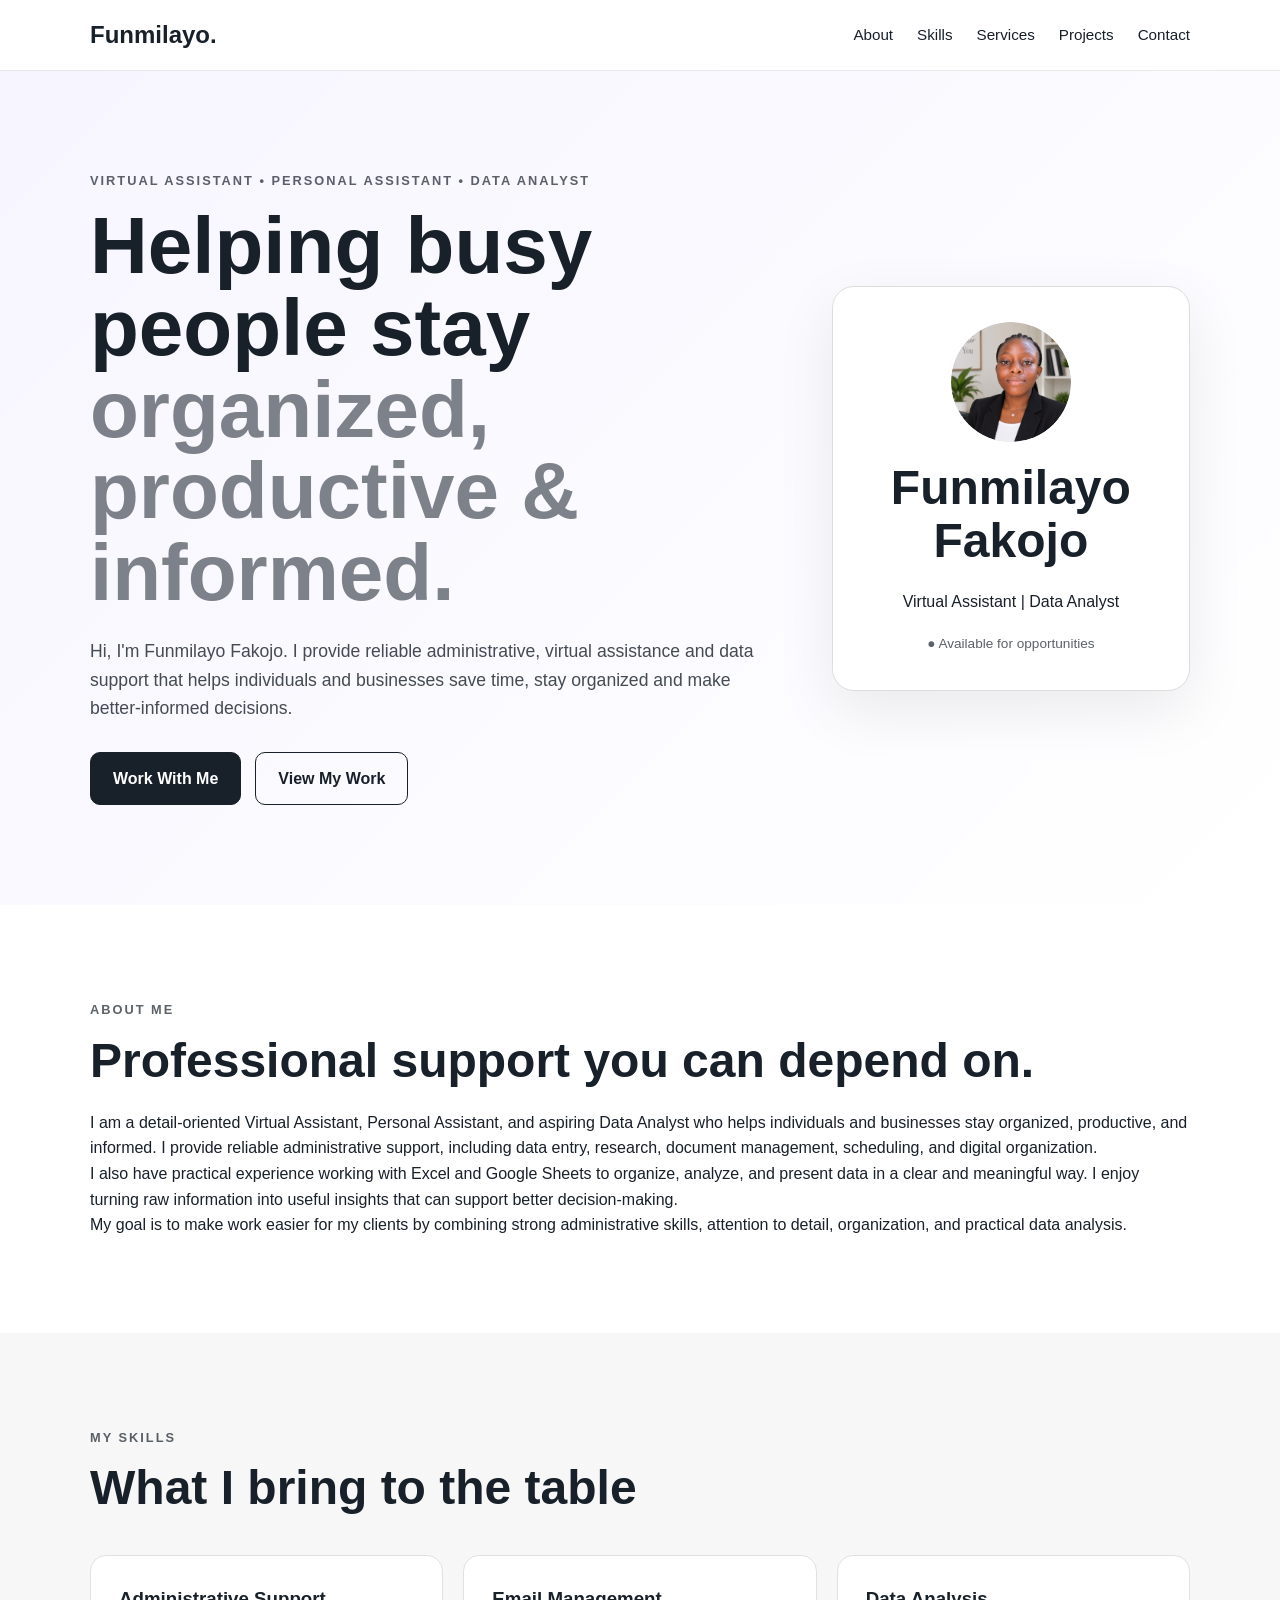
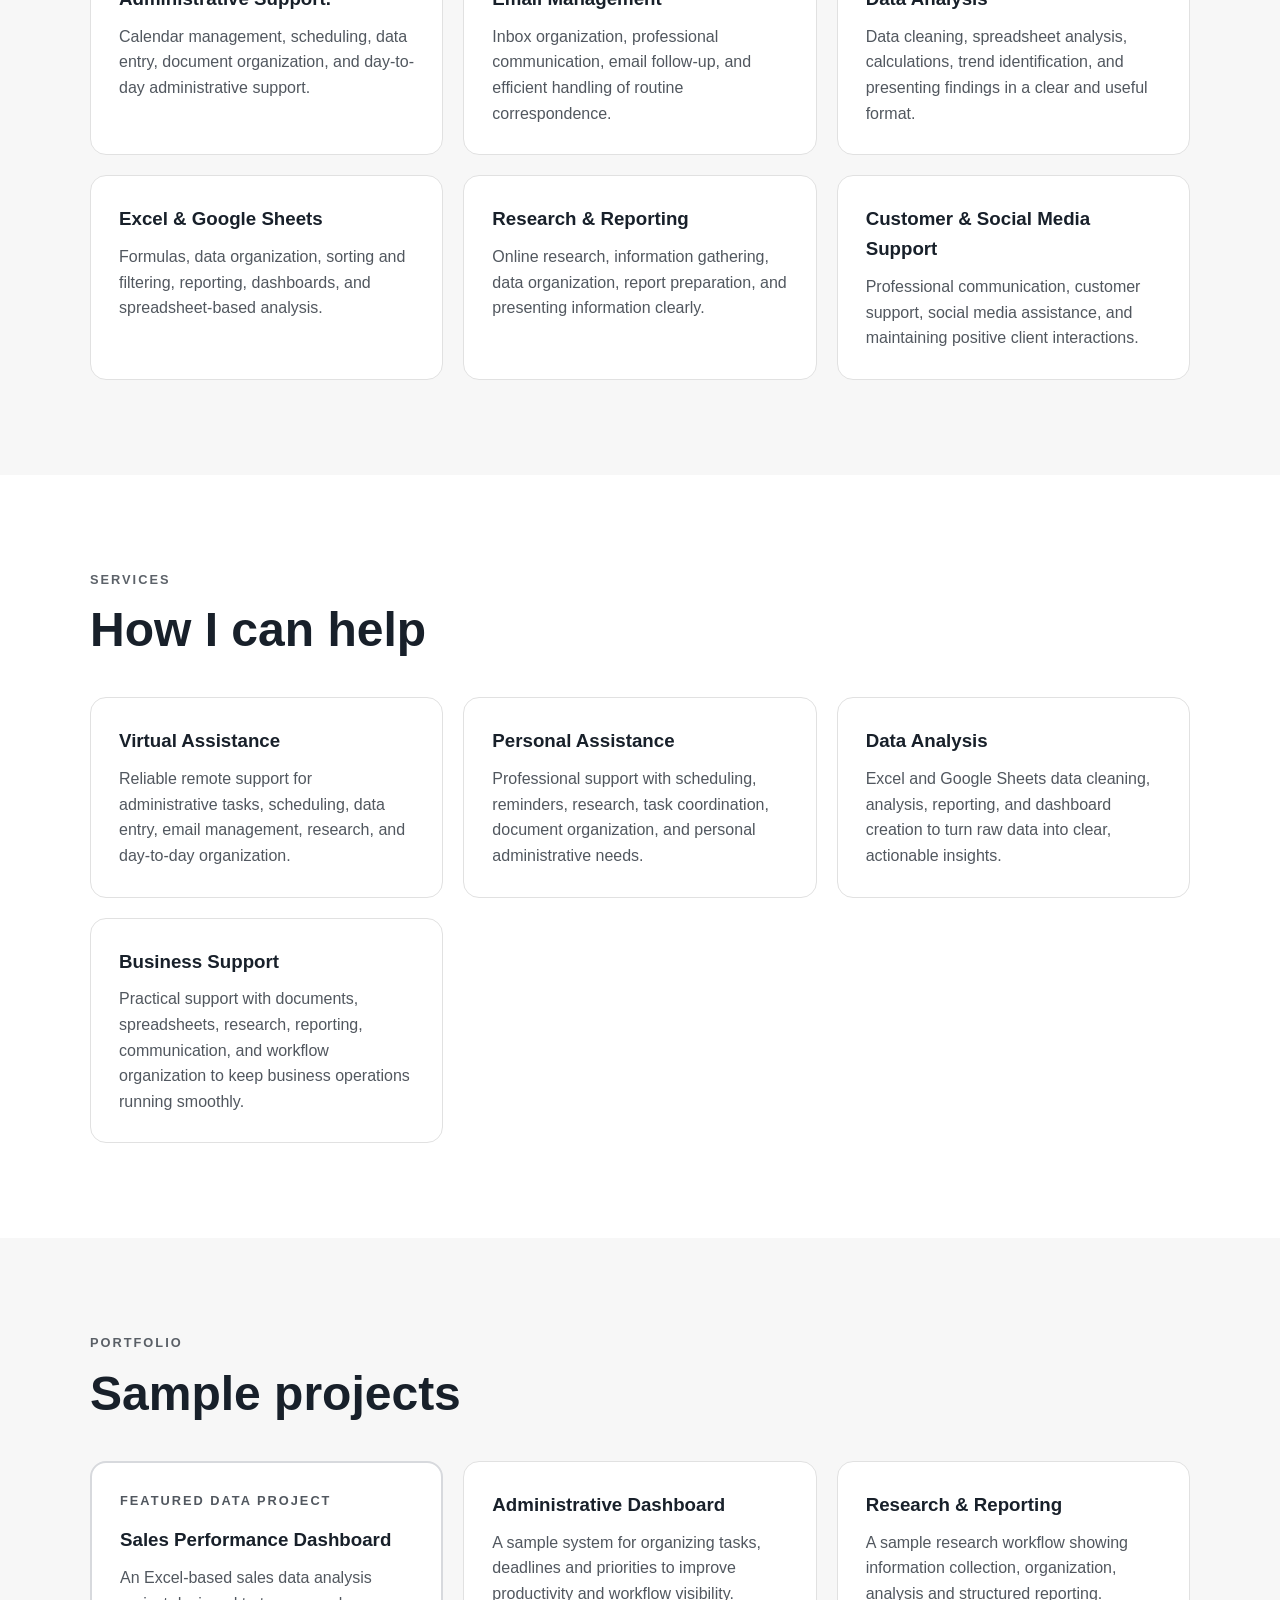
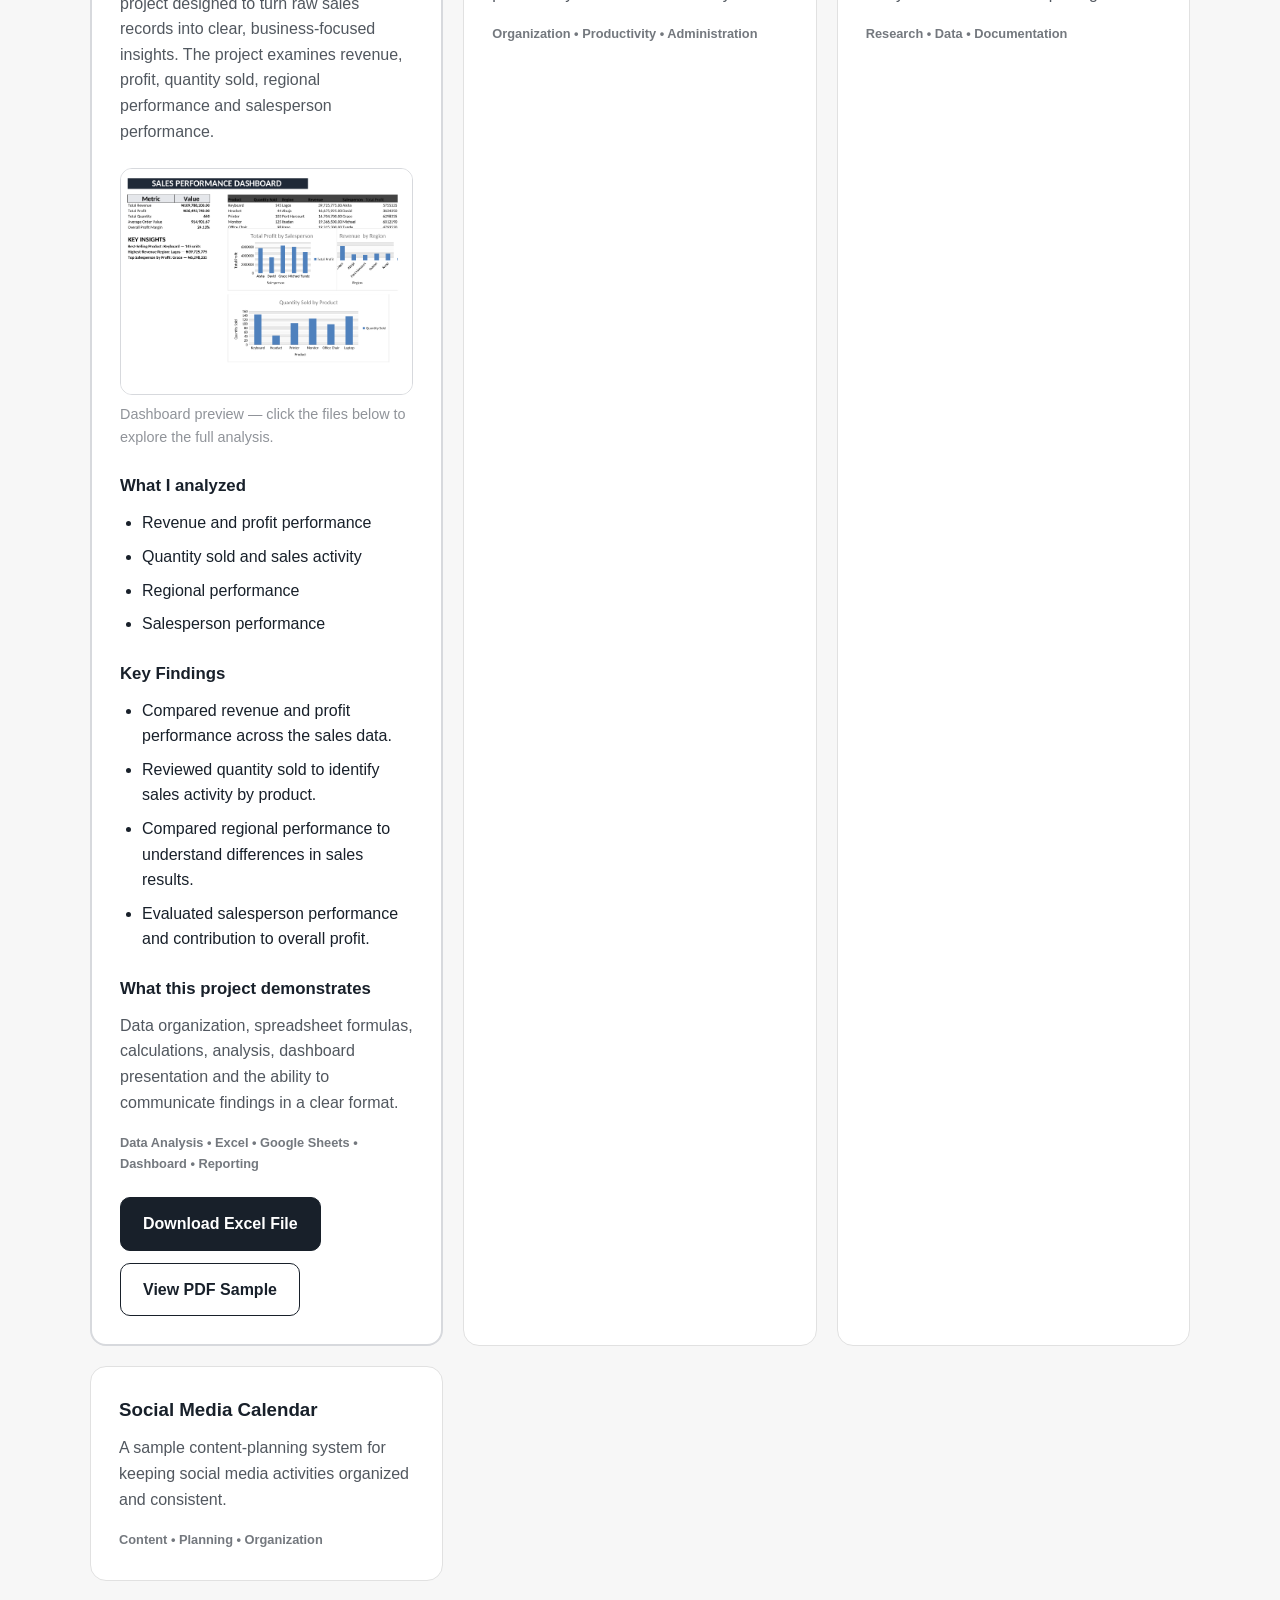
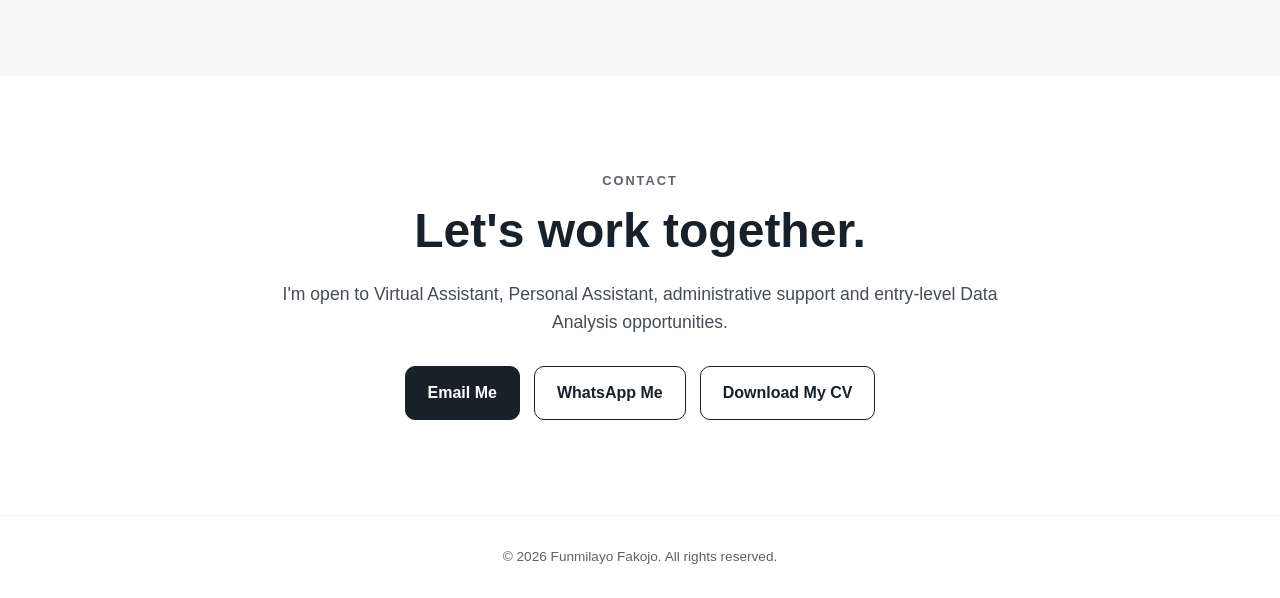
==== commit 6bf37f58: "Update index.html" ====
--- a/index.html
+++ b/index.html
@@ -231,19 +231,19 @@
         <div class="grid">
           <div class="card">
             <h3>Virtual Assistance</h3>
-            <p>Reliable remote support for recurring administrative tasks, scheduling, communication and organization.</p>
+            <p>Reliable remote support for administrative tasks, scheduling, data entry, email management, research, and day-to-day organization.</p>
           </div>
           <div class="card">
             <h3>Personal Assistance</h3>
-            <p>Scheduling, reminders, research, organization and personal task support to help you stay focused.</p>
+            <p>Professional support with scheduling, reminders, research, task coordination, document organization, and personal administrative needs.</p>
           </div>
           <div class="card">
             <h3>Data Analysis</h3>
-            <p>Spreadsheet-based data cleaning, analysis, reporting and dashboard creation to turn raw data into useful insights.</p>
+            <p>Excel and Google Sheets data cleaning, analysis, reporting, and dashboard creation to turn raw data into clear, actionable insights.</p>
           </div>
           <div class="card">
             <h3>Business Support</h3>
-            <p>Help with documents, spreadsheets, research, communication and workflow organization.</p>
+            <p>Practical support with documents, spreadsheets, research, reporting, communication, and workflow organization to keep business operations running smoothly.</p>
           </div>
         </div>
       </div>
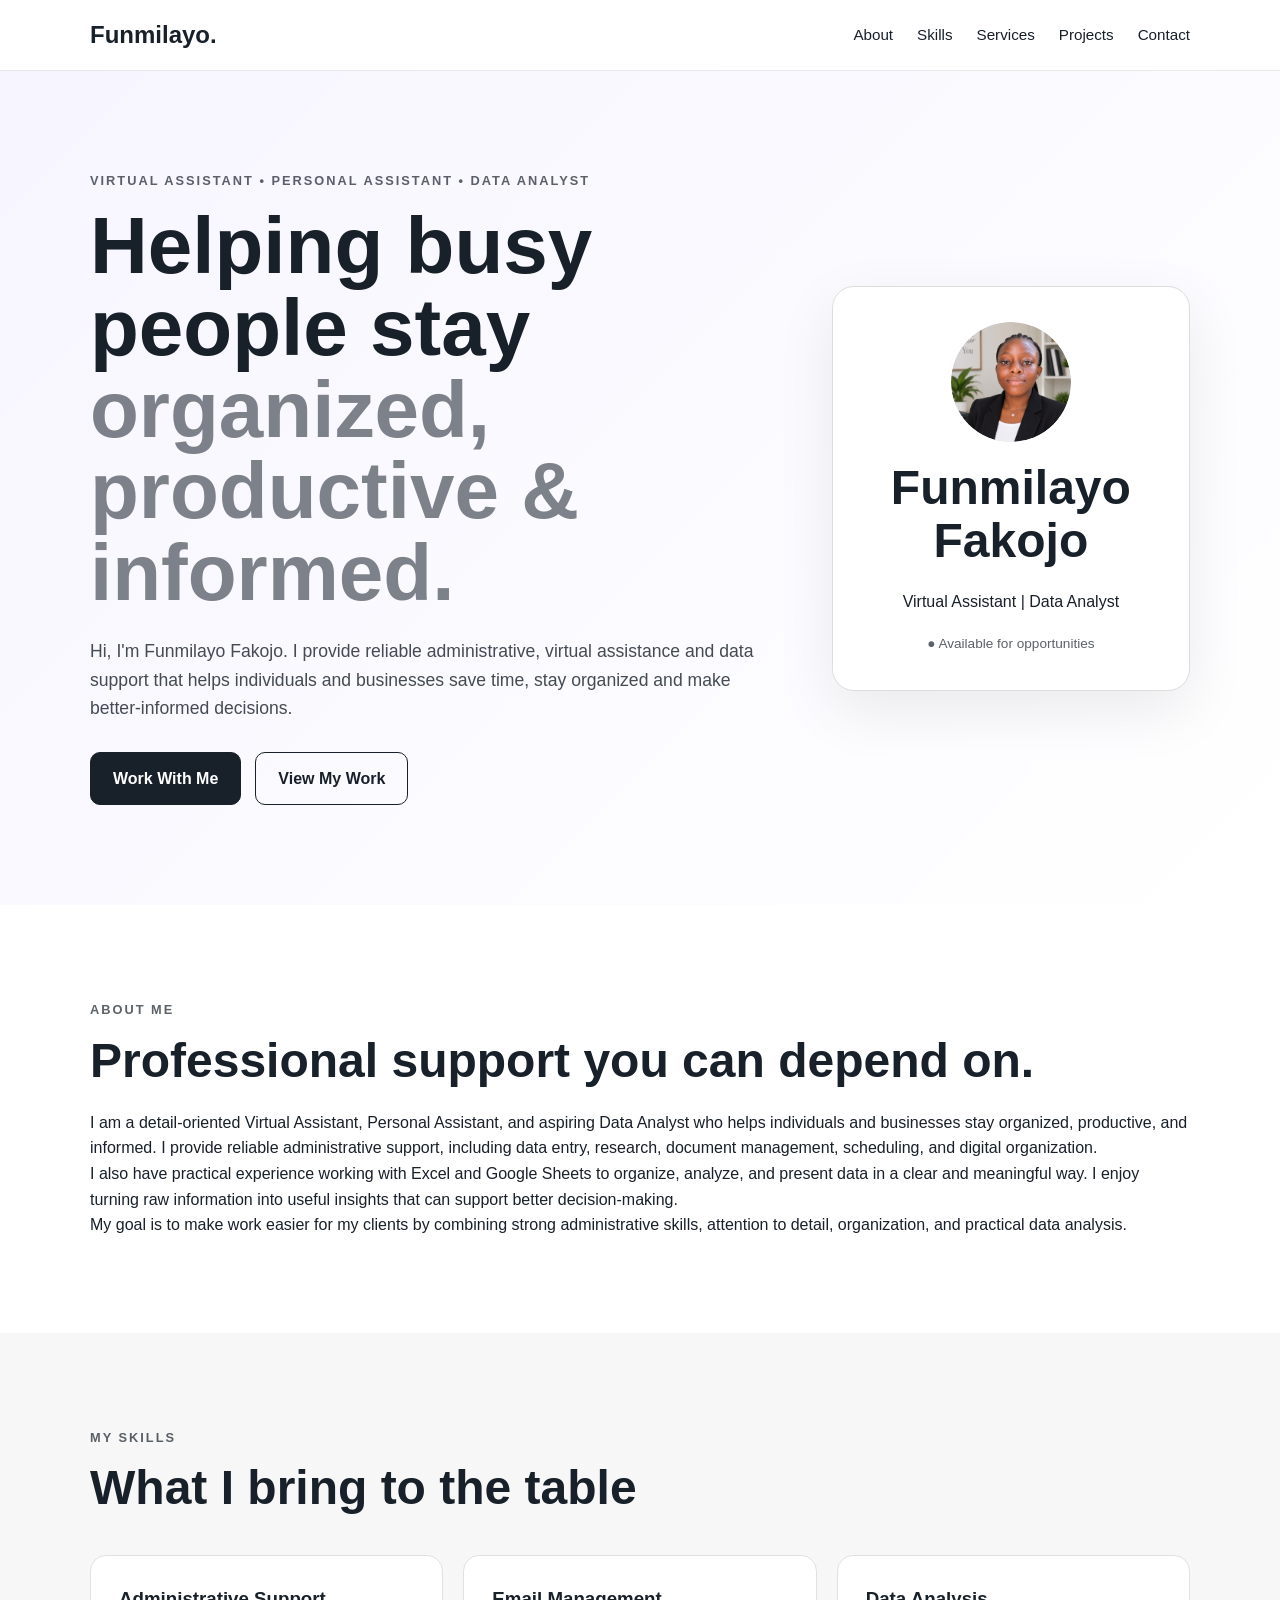
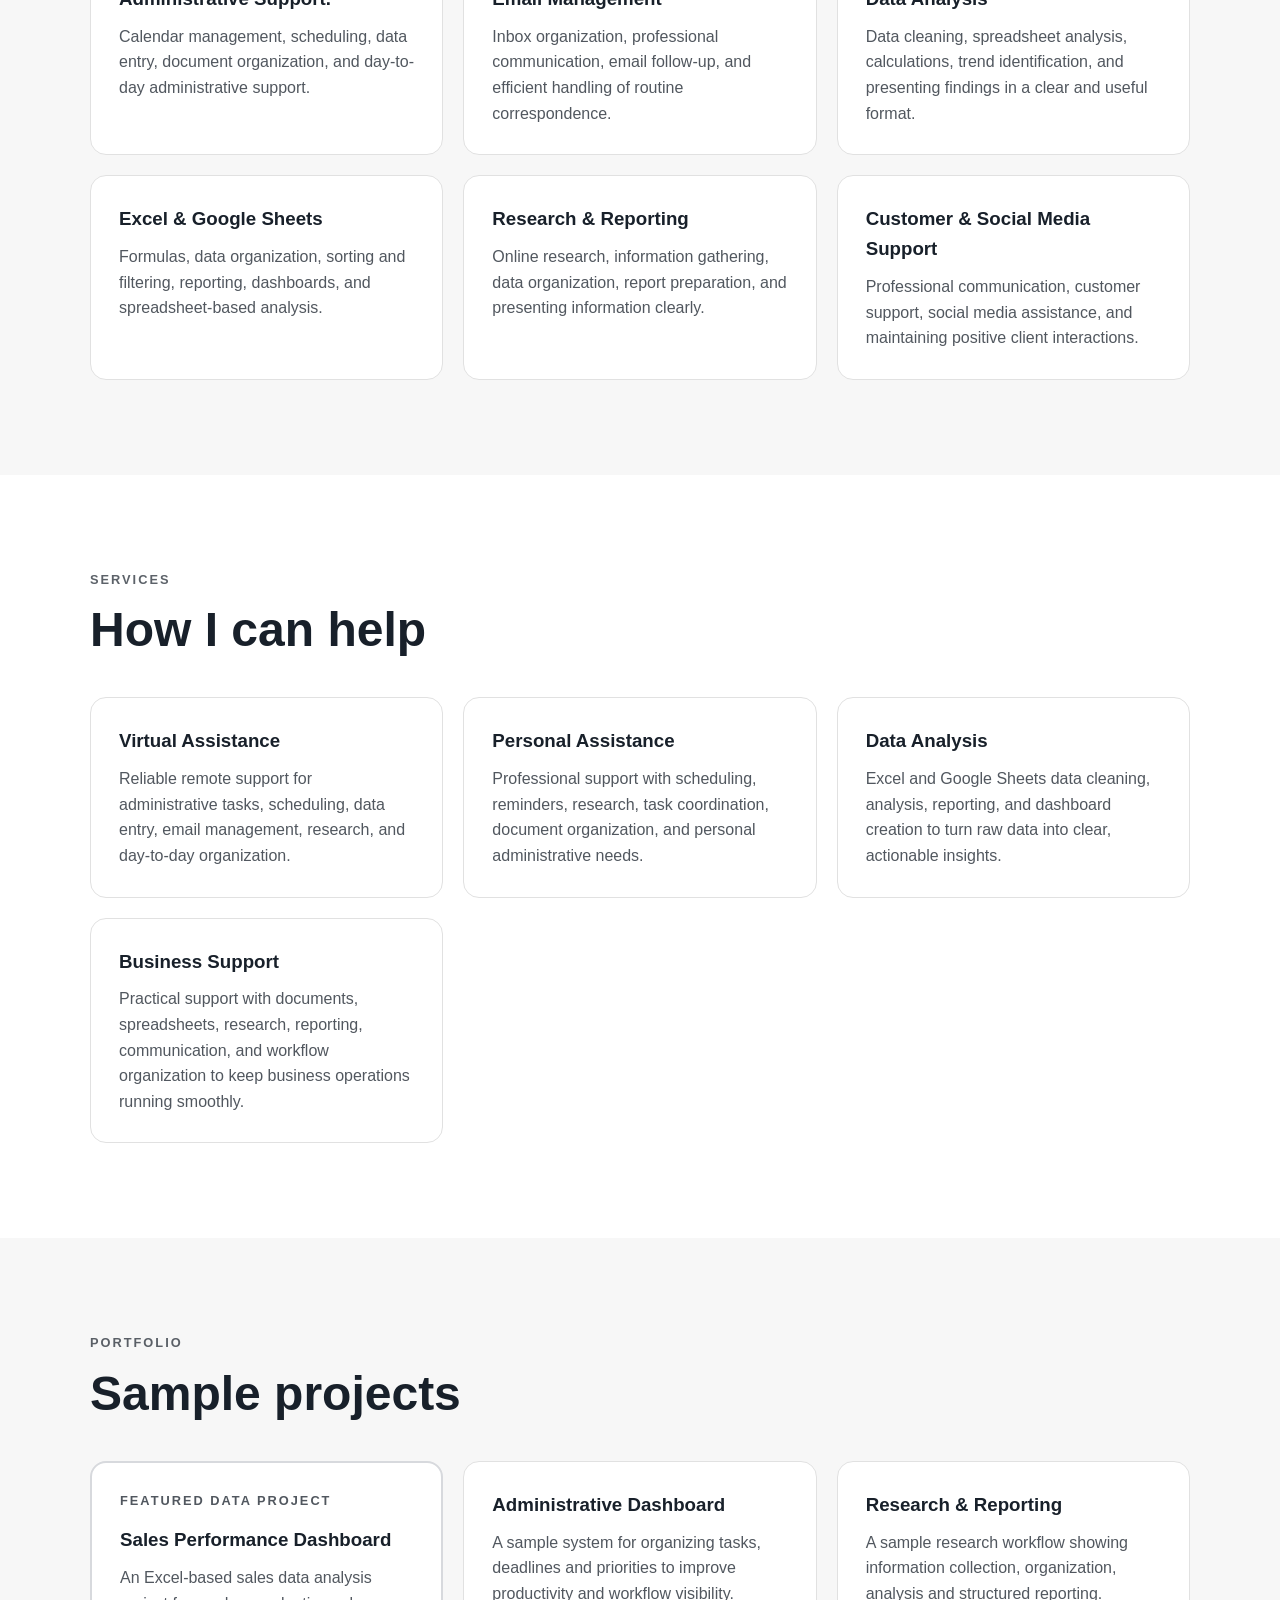
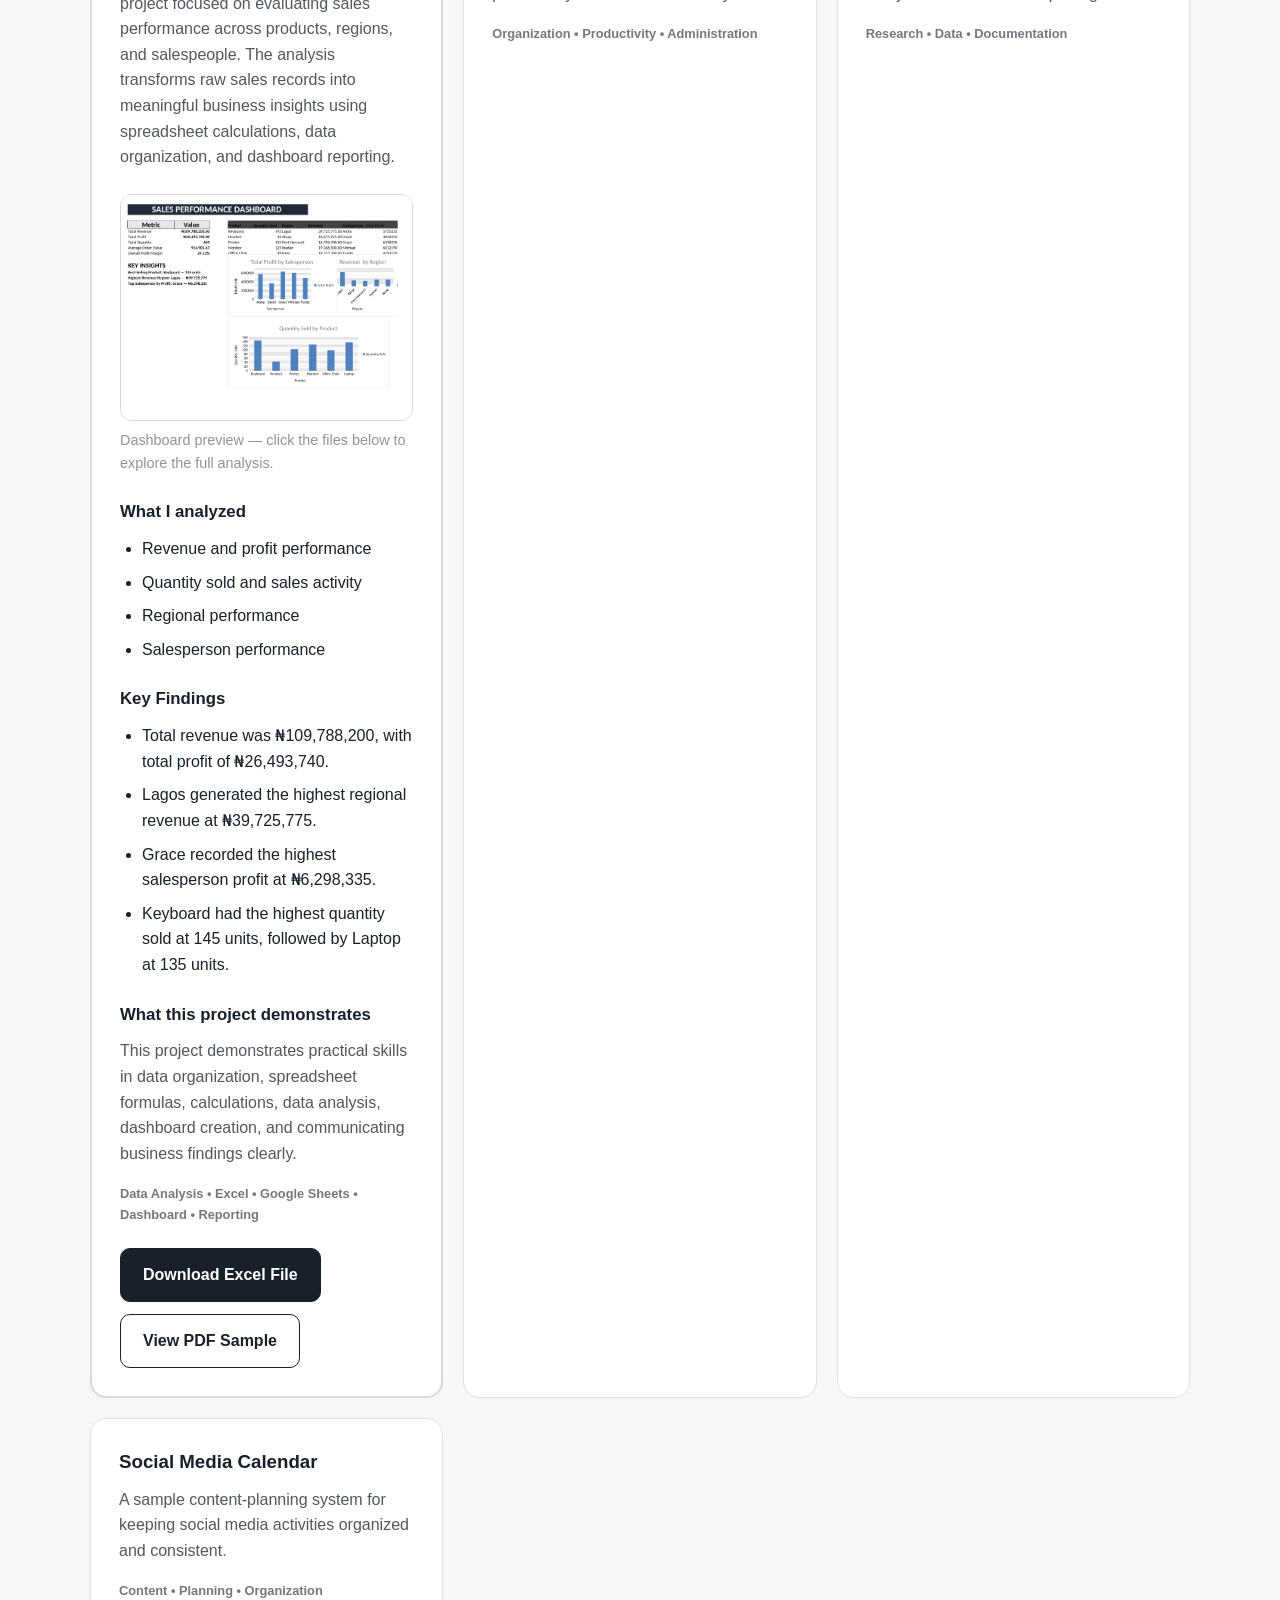
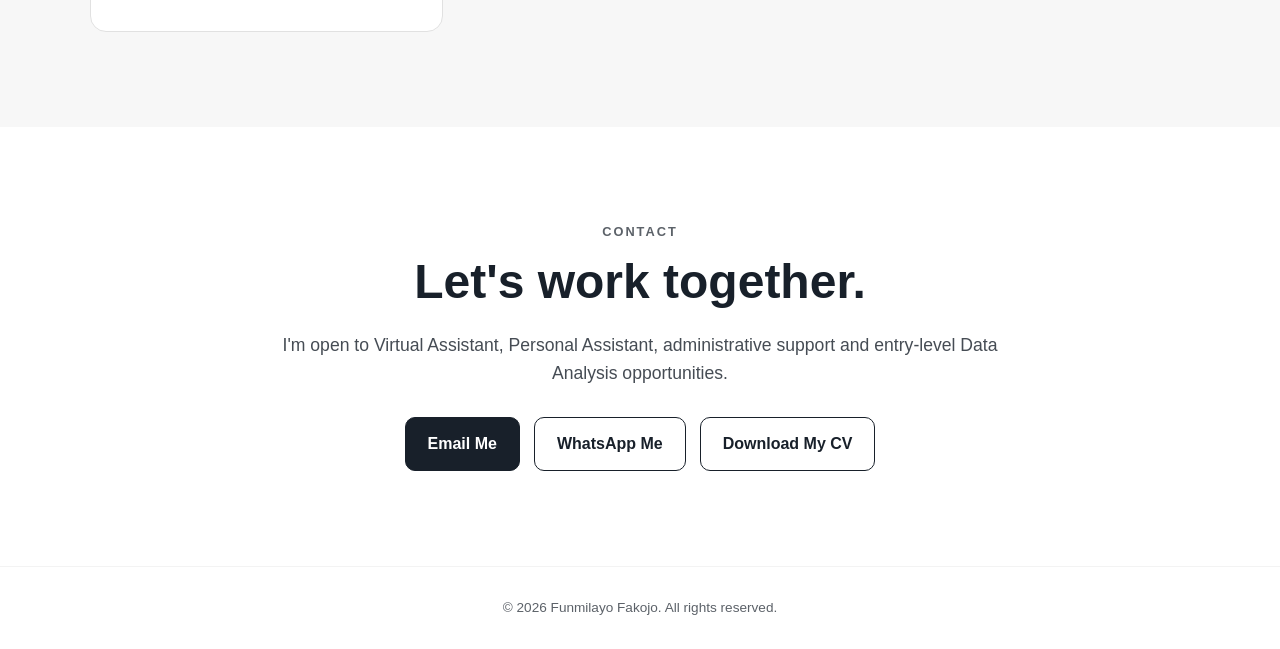
==== commit be001583: "Update index.html" ====
--- a/index.html
+++ b/index.html
@@ -259,10 +259,7 @@
             <p class="eyebrow">FEATURED DATA PROJECT</p>
             <h3>Sales Performance Dashboard</h3>
             <p>
-              An Excel-based sales data analysis project designed to turn raw sales records
-              into clear, business-focused insights. The project examines revenue, profit,
-              quantity sold, regional performance and salesperson performance.
-            </p>
+              <p>An Excel-based sales data analysis project focused on evaluating sales performance across products, regions, and salespeople. The analysis transforms raw sales records into meaningful business insights using spreadsheet calculations, data organization, and dashboard reporting.</p>
 
             <div class="dashboard-preview">
               <img src="dashboard_preview.png" alt="Sales Performance Dashboard preview showing sales KPIs and charts">
@@ -279,16 +276,15 @@
 
             <h4>Key Findings</h4>
             <ul class="project-list">
-              <li>Compared revenue and profit performance across the sales data.</li>
-              <li>Reviewed quantity sold to identify sales activity by product.</li>
-              <li>Compared regional performance to understand differences in sales results.</li>
-              <li>Evaluated salesperson performance and contribution to overall profit.</li>
+              <li>Total revenue was ₦109,788,200, with total profit of ₦26,493,740.</li>
+<li>Lagos generated the highest regional revenue at ₦39,725,775.</li>
+<li>Grace recorded the highest salesperson profit at ₦6,298,335.</li>
+<li>Keyboard had the highest quantity sold at 145 units, followed by Laptop at 135 units.</li>
             </ul>
 
             <h4>What this project demonstrates</h4>
             <p>
-              Data organization, spreadsheet formulas, calculations, analysis, dashboard
-              presentation and the ability to communicate findings in a clear format.
+               <p>This project demonstrates practical skills in data organization, spreadsheet formulas, calculations, data analysis, dashboard creation, and communicating business findings clearly.</p>
             </p>
 
             <span>Data Analysis • Excel • Google Sheets • Dashboard • Reporting</span>
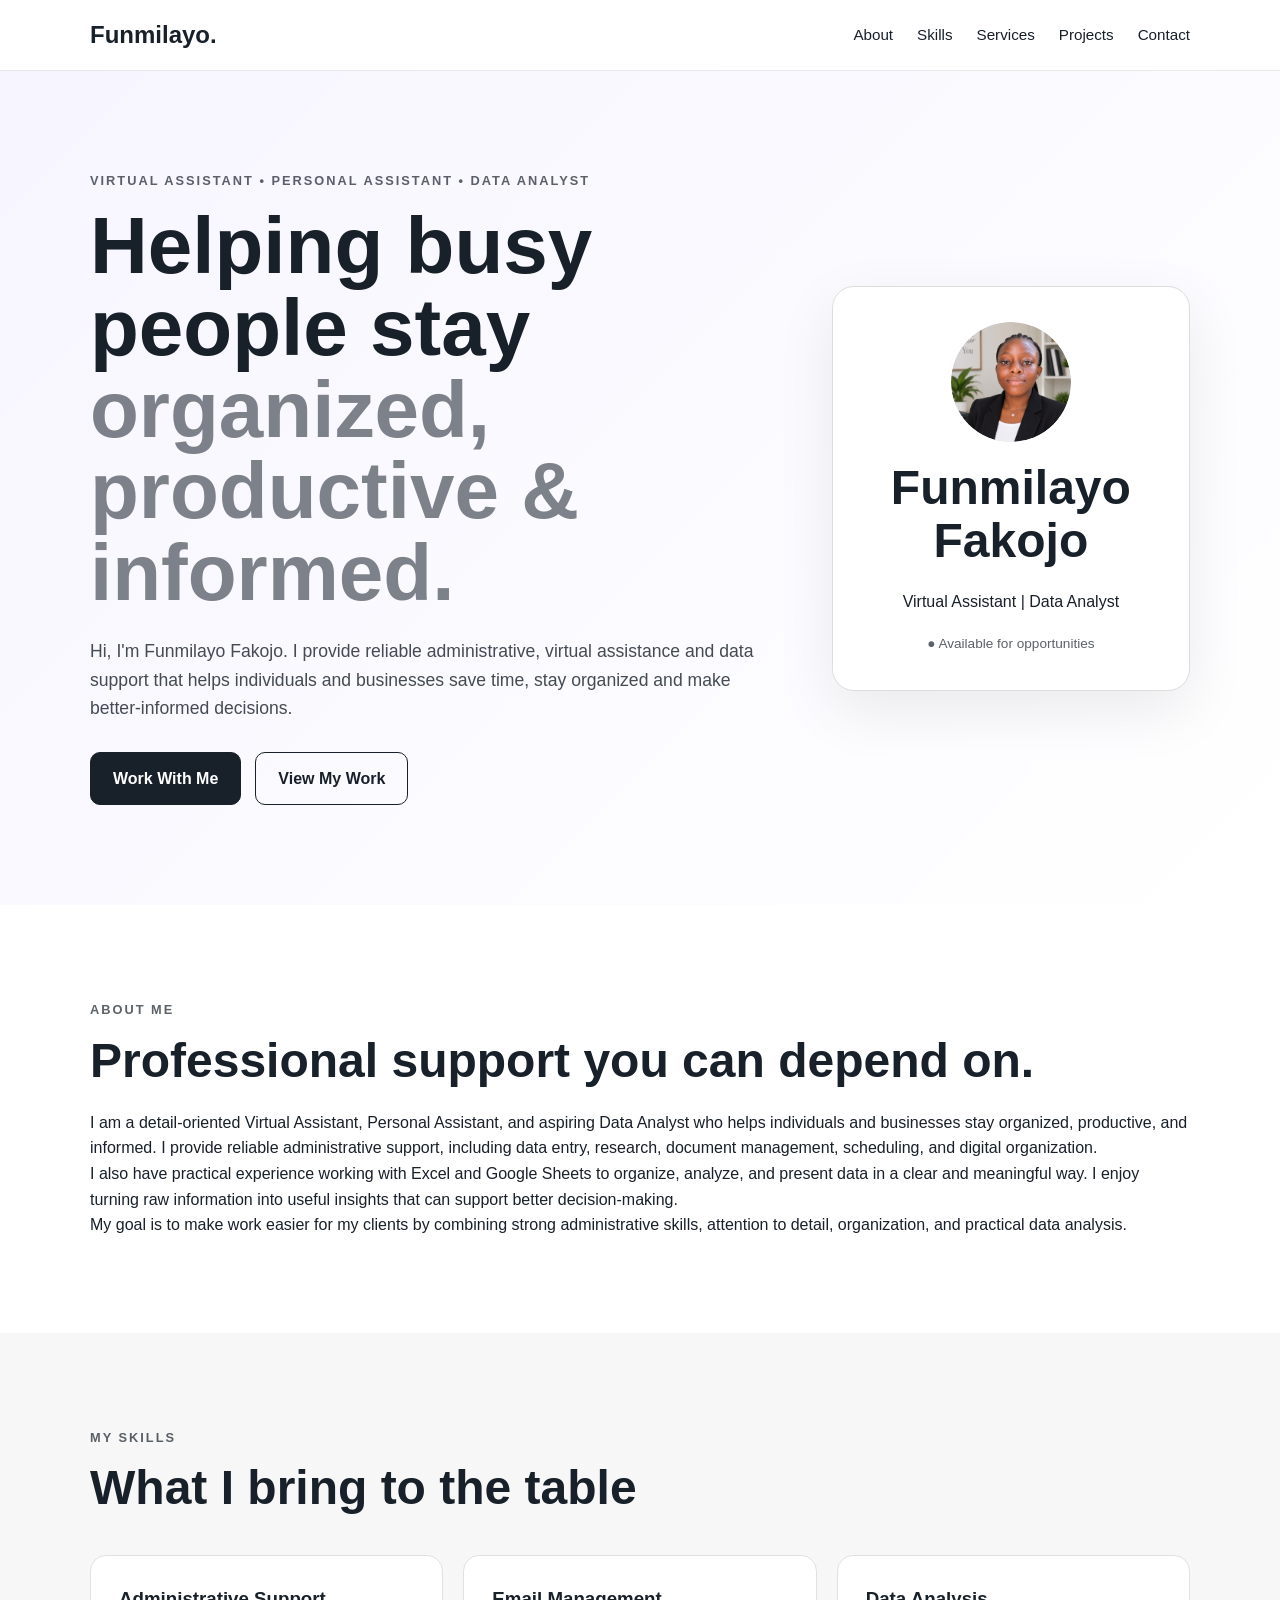
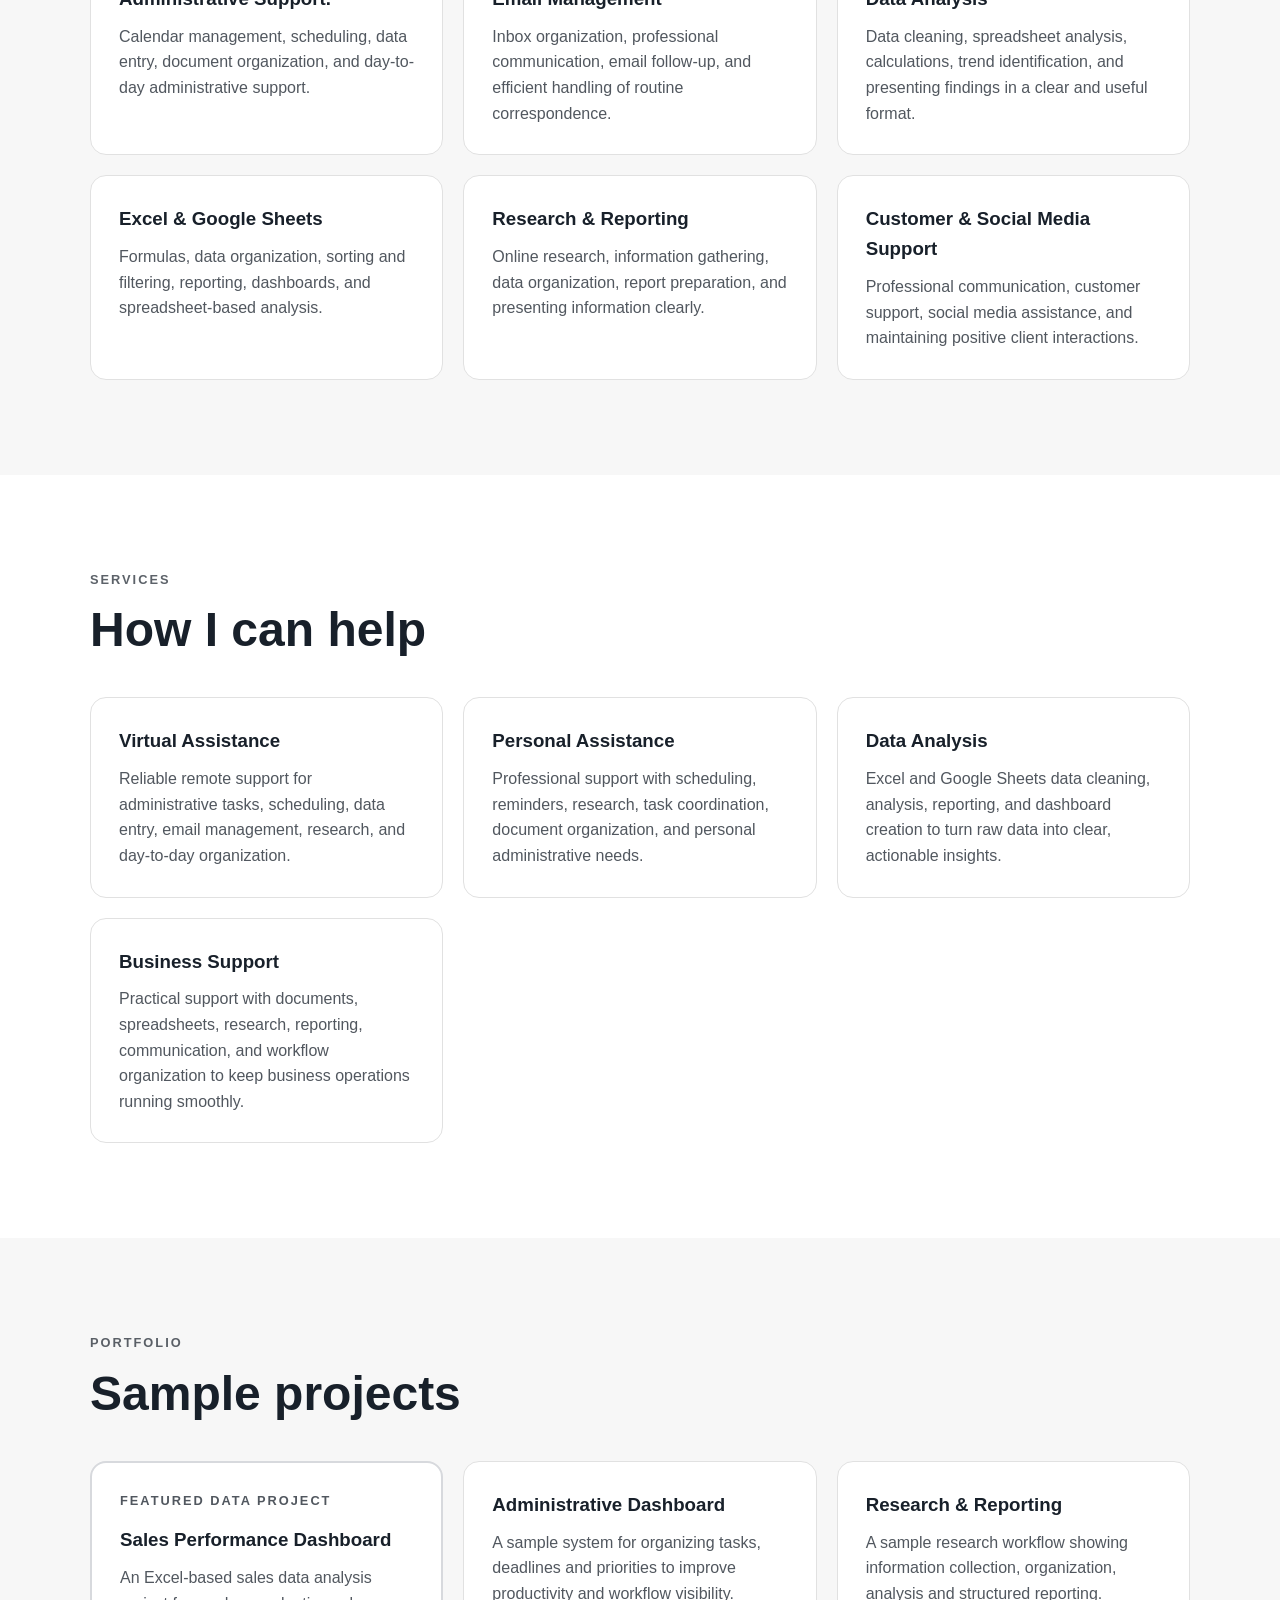
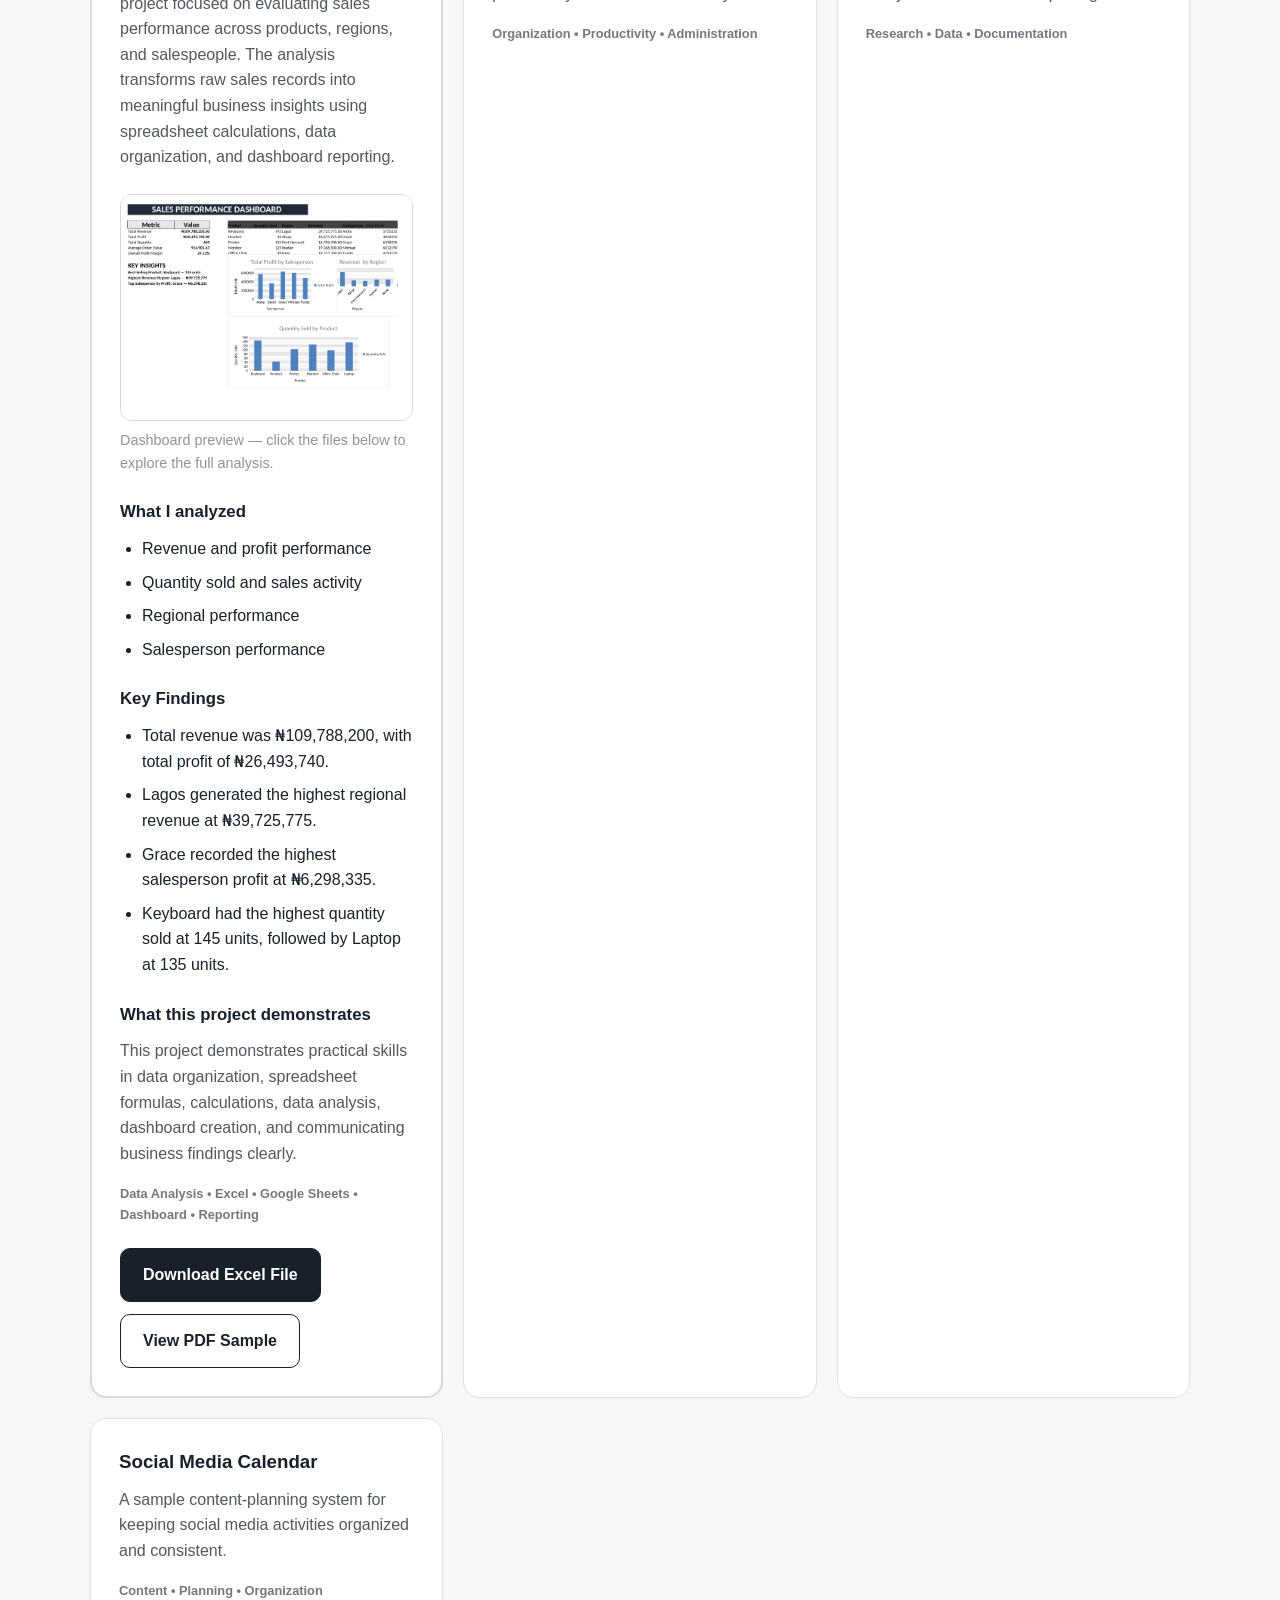
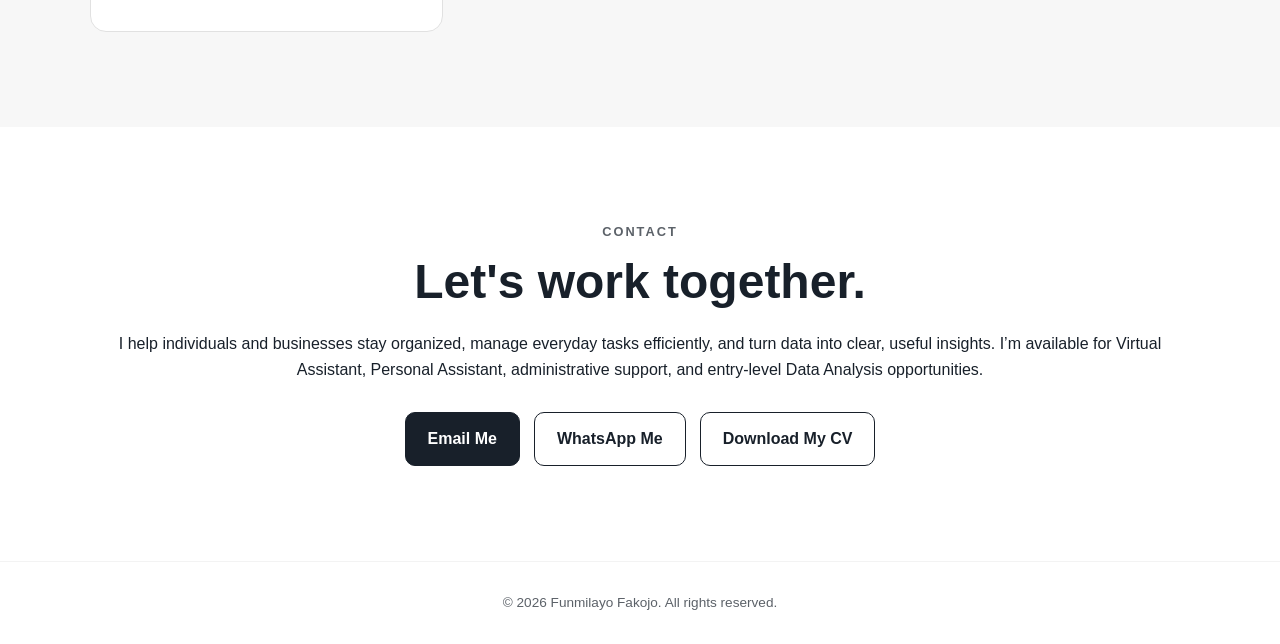
==== commit 01853555: "Update index.html" ====
--- a/index.html
+++ b/index.html
@@ -322,8 +322,7 @@
         <p class="eyebrow">CONTACT</p>
         <h2>Let's work together.</h2>
         <p class="section-text">
-          I'm open to Virtual Assistant, Personal Assistant, administrative support and
-          entry-level Data Analysis opportunities.
+          <p>I help individuals and businesses stay organized, manage everyday tasks efficiently, and turn data into clear, useful insights. I’m available for Virtual Assistant, Personal Assistant, administrative support, and entry-level Data Analysis opportunities.</p>
         </p>
 
         <div class="contact-links">
